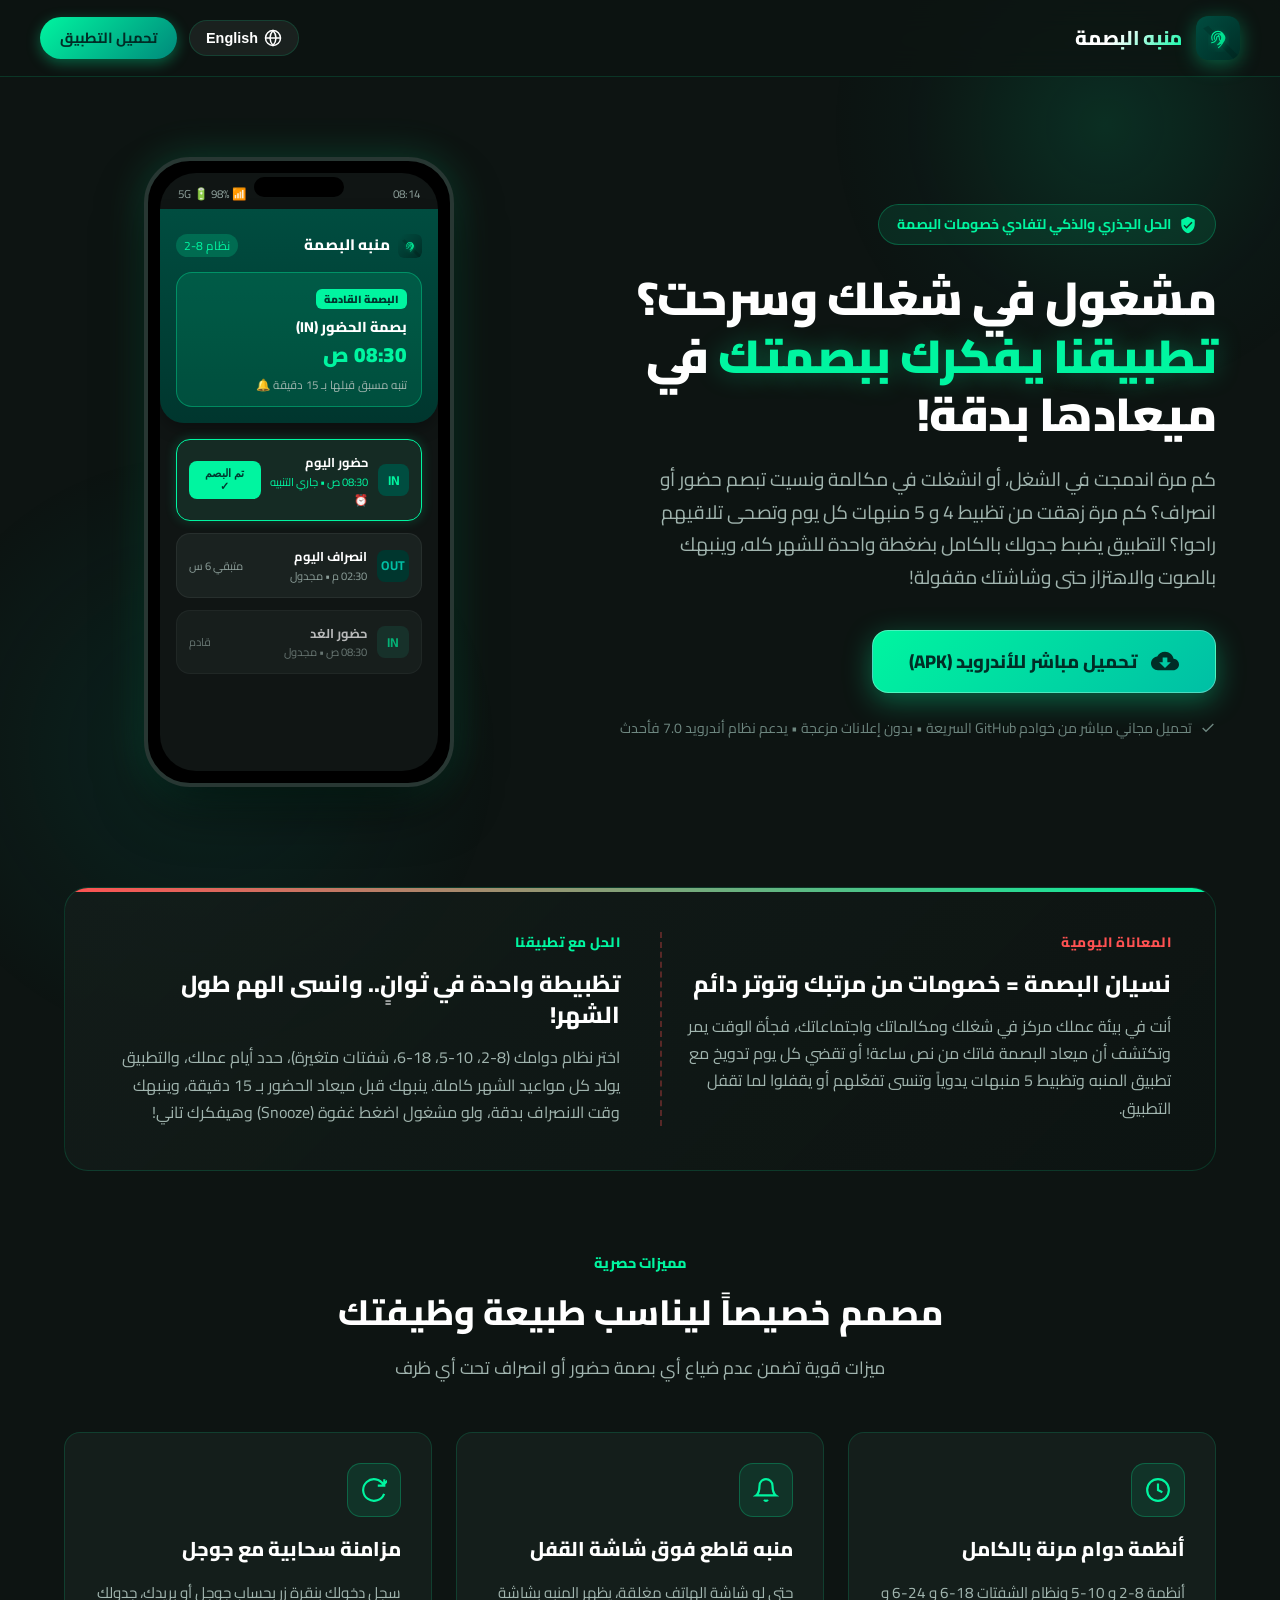
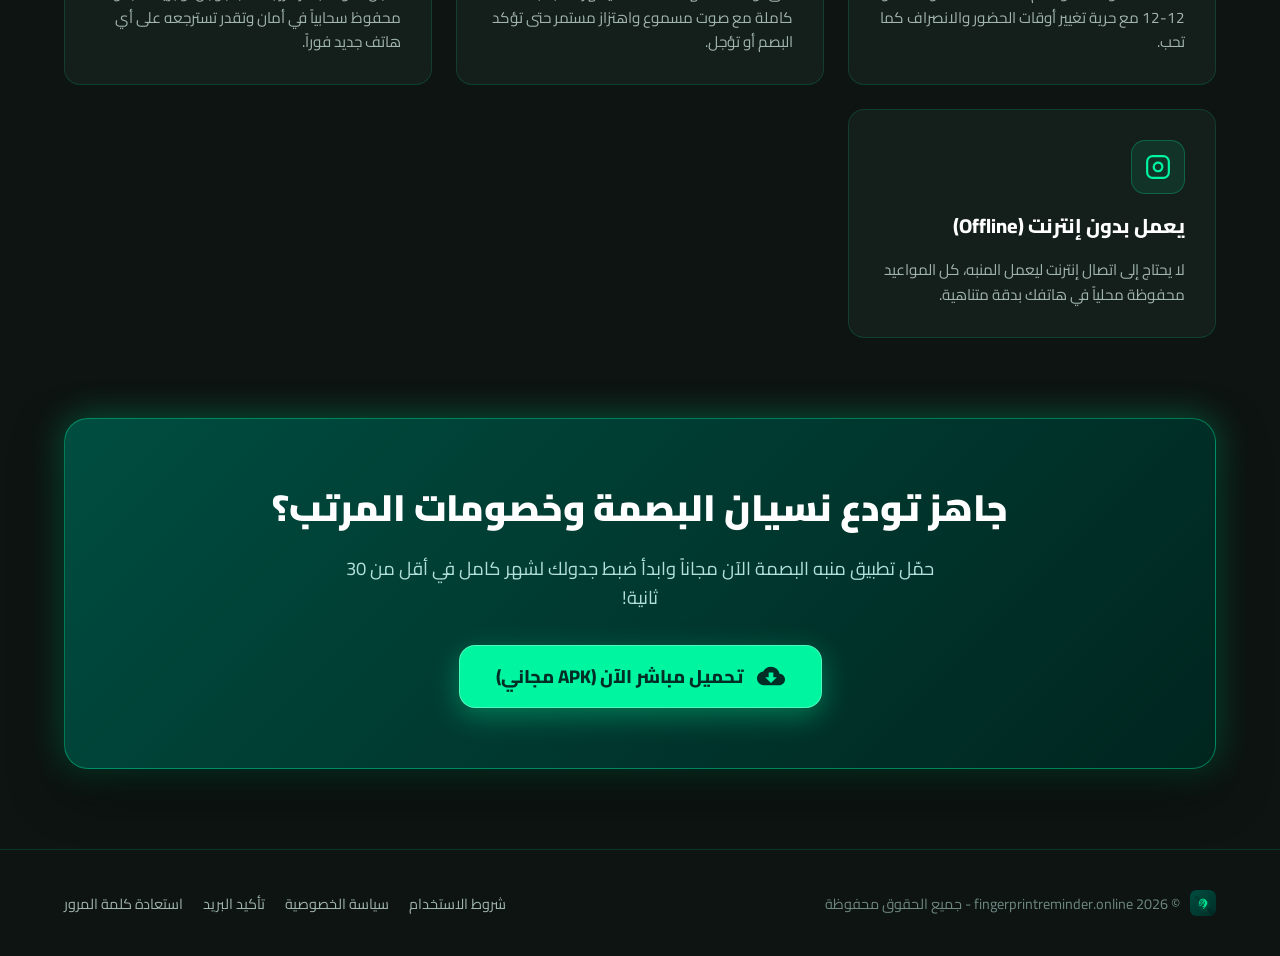
==== index.html @ ceb336f7 "Add files via upload" ====
<!DOCTYPE html>
<html lang="ar" dir="rtl">
<head>
  <meta charset="UTF-8">
  <meta name="viewport" content="width=device-width, initial-scale=1.0">
  <title>منبه البصمة الذكي | Fingerprint Reminder</title>
  <meta name="description" content="تطبيق منبه البصمة الذكي - انسَ عناء ضبط المنبهات اليومية أو نسيان بصمة الحضور والانصراف. جدولة تلقائية ذكية تعمل في الخلفية بدون إنترنت.">
  
  <link rel="icon" type="image/svg+xml" href="logo.svg">
  <link rel="preconnect" href="https://fonts.googleapis.com">
  <link rel="preconnect" href="https://fonts.gstatic.com" crossorigin>
  <link href="https://fonts.googleapis.com/css2?family=Cairo:wght@400;600;700;800;900&family=Inter:wght@400;500;600;700;800&display=swap" rel="stylesheet">
  <link rel="stylesheet" href="styles.css">
</head>
<body>
  <!-- Ambient Atmospheric Glows -->
  <div class="bg-glow-1"></div>
  <div class="bg-glow-2"></div>

  <!-- Navbar -->
  <header class="navbar">
    <div class="nav-container">
      <a href="#" class="brand">
        <img src="logo.svg" alt="شعار منبه البصمة" class="brand-logo">
        <div class="brand-title" data-ar="منبه البصمة" data-en="Fingerprint Reminder">منبه البصمة</div>
      </a>
      <div class="nav-actions">
        <button id="langToggleBtn" class="lang-btn" onclick="toggleLanguage()">
          <svg width="18" height="18" viewBox="0 0 24 24" fill="none" stroke="currentColor" stroke-width="2">
            <circle cx="12" cy="12" r="10"></circle>
            <line x1="2" y1="12" x2="22" y2="12"></line>
            <path d="M12 2a15.3 15.3 0 0 1 4 10 15.3 15.3 0 0 1-4 10 15.3 15.3 0 0 1-4-10 15.3 15.3 0 0 1 4-10z"></path>
          </svg>
          <span id="langLabel">English</span>
        </button>
        <a href="https://github.com/fingerprintreminderorg/fingerprint-app/releases/latest/download/fingerprint-reminder.apk" class="btn-nav-download" data-ar="تحميل التطبيق" data-en="Download App">تحميل التطبيق</a>
      </div>
    </div>
  </header>

  <!-- Hero Section -->
  <main class="container">
    <section class="hero">
      <div class="hero-content">
        <div class="hero-badge">
          <svg width="18" height="18" viewBox="0 0 24 24" fill="currentColor">
            <path d="M12 1L3 5v6c0 5.55 3.84 10.74 9 12 5.16-1.26 9-6.45 9-12V5l-9-4zm-2 16l-4-4 1.41-1.41L10 14.17l6.59-6.59L18 9l-8 8z"/>
          </svg>
          <span data-ar="الحل الجذري والذكي لتفادي خصومات البصمة" data-en="The Ultimate Solution to Never Miss Your Punch">الحل الجذري والذكي لتفادي خصومات البصمة</span>
        </div>

        <h1 class="hero-title" data-ar="مشغول في شغلك وسرحت؟ <span>تطبيقنا يفكرك ببصمتك</span> في ميعادها بدقة!" data-en="Busy at work or talking? <span>Our app alerts your fingerprint</span> exactly on time!">
          مشغول في شغلك وسرحت؟ <span>تطبيقنا يفكرك ببصمتك</span> في ميعادها بدقة!
        </h1>

        <p class="hero-subtitle" data-ar="كم مرة اندمجت في الشغل، أو انشغلت في مكالمة ونسيت تبصم حضور أو انصراف؟ كم مرة زهقت من تظبيط 4 و 5 منبهات كل يوم وتصحى تلاقيهم راحوا؟ التطبيق يضبط جدولك بالكامل بضغطة واحدة للشهر كله، وينبهك بالصوت والاهتزاز حتى وشاشتك مقفولة!" data-en="How many times did you get busy with work, conversations, or calls and completely forgot your IN or OUT punch? Tired of setting 5 alarms daily? This app schedules your entire month with one click and rings through lock screens!">
          كم مرة اندمجت في الشغل، أو انشغلت في مكالمة ونسيت تبصم حضور أو انصراف؟ كم مرة زهقت من تظبيط 4 و 5 منبهات كل يوم وتصحى تلاقيهم راحوا؟ التطبيق يضبط جدولك بالكامل بضغطة واحدة للشهر كله، وينبهك بالصوت والاهتزاز حتى وشاشتك مقفولة!
        </p>

        <div class="cta-group">
          <!-- Direct fast download APK from Organization GitHub Releases CDN -->
          <a href="https://github.com/fingerprintreminderorg/fingerprint-app/releases/latest/download/fingerprint-reminder.apk" class="btn-primary-download" id="apkDownloadBtn">
            <svg viewBox="0 0 24 24" fill="currentColor">
              <path d="M19.35 10.04C18.67 6.59 15.64 4 12 4 9.11 4 6.6 5.64 5.35 8.04 2.34 8.36 0 10.91 0 14c0 3.31 2.69 6 6 6h13c2.76 0 5-2.24 5-5 0-2.64-2.05-4.78-4.65-4.96zM17 13l-5 5-5-5h3V9h4v4h3z"/>
            </svg>
            <span data-ar="تحميل مباشر للأندرويد (APK)" data-en="Direct Download APK (Android)">تحميل مباشر للأندرويد (APK)</span>
          </a>
        </div>

        <div class="download-subtext">
          <svg width="16" height="16" viewBox="0 0 24 24" fill="none" stroke="currentColor" stroke-width="2">
            <polyline points="20 6 9 17 4 12"></polyline>
          </svg>
          <span data-ar="تحميل مجاني مباشر من خوادم GitHub السريعة • بدون إعلانات مزعجة • يدعم نظام أندرويد 7.0 فأحدث" data-en="Direct fast download via GitHub CDN • Zero Ads • Android 7.0+">تحميل مجاني مباشر من خوادم GitHub السريعة • بدون إعلانات مزعجة • يدعم نظام أندرويد 7.0 فأحدث</span>
        </div>
      </div>

      <!-- Live Mockup of the App UI with real branding -->
      <div class="mockup-container">
        <div class="phone-frame">
          <div class="phone-notch"></div>
          <div class="phone-screen">
            <!-- App Status Bar -->
            <div class="mock-status-bar">
              <span>08:14</span>
              <span>📶 5G 🔋 98%</span>
            </div>

            <!-- In-App Header -->
            <div class="mock-app-header">
              <div class="mock-header-top">
                <div style="display:flex;align-items:center;gap:8px;">
                  <img src="logo.svg" style="width:24px;height:24px;border-radius:6px;" alt="icon">
                  <span class="mock-app-title" data-ar="منبه البصمة" data-en="Fingerprint Reminder">منبه البصمة</span>
                </div>
                <span style="font-size:0.75rem;background:rgba(0,245,160,0.2);color:#00F5A0;padding:2px 8px;border-radius:99px;">نظام 8-2</span>
              </div>

              <!-- Next Upcoming Event Highlight Card -->
              <div class="mock-next-card">
                <span class="mock-next-badge" data-ar="البصمة القادمة" data-en="Next Fingerprint">البصمة القادمة</span>
                <div class="mock-next-title" data-ar="بصمة الحضور (IN)" data-en="Check-in Fingerprint (IN)">بصمة الحضور (IN)</div>
                <div class="mock-next-time">08:30 ص</div>
                <div style="font-size:0.72rem;color:#A1B5AF;margin-top:4px;" data-ar="تنبه مسبق قبلها بـ 15 دقيقة 🔔" data-en="Pre-alarm 15 mins before 🔔">تنبه مسبق قبلها بـ 15 دقيقة 🔔</div>
              </div>
            </div>

            <!-- In-App Events List -->
            <div class="mock-body">
              <div class="mock-event-item active-alarm">
                <div class="mock-event-details">
                  <div class="mock-event-icon">IN</div>
                  <div>
                    <div style="font-weight:bold;font-size:0.8rem;color:#fff;" data-ar="حضور اليوم" data-en="Today Check-in">حضور اليوم</div>
                    <div style="font-size:0.7rem;color:#00F5A0;">08:30 ص • جاري التنبيه ⏰</div>
                  </div>
                </div>
                <button class="mock-event-btn" data-ar="تم البصم ✓" data-en="Done ✓">تم البصم ✓</button>
              </div>

              <div class="mock-event-item">
                <div class="mock-event-details">
                  <div class="mock-event-icon" style="background:#00362E;color:#00BFA5;">OUT</div>
                  <div>
                    <div style="font-weight:bold;font-size:0.8rem;color:#fff;" data-ar="انصراف اليوم" data-en="Today Check-out">انصراف اليوم</div>
                    <div style="font-size:0.7rem;color:#8C9E99;">02:30 م • مجدول</div>
                  </div>
                </div>
                <span style="font-size:0.7rem;color:#8C9E99;" data-ar="متبقي 6 س" data-en="In 6h">متبقي 6 س</span>
              </div>

              <div class="mock-event-item" style="opacity:0.7;">
                <div class="mock-event-details">
                  <div class="mock-event-icon" style="background:#1B3D34;color:#00F5A0;">IN</div>
                  <div>
                    <div style="font-weight:bold;font-size:0.8rem;color:#fff;" data-ar="حضور الغد" data-en="Tomorrow Check-in">حضور الغد</div>
                    <div style="font-size:0.7rem;color:#8C9E99;">08:30 ص • مجدول</div>
                  </div>
                </div>
                <span style="font-size:0.7rem;color:#8C9E99;" data-ar="قادم" data-en="Upcoming">قادم</span>
              </div>
            </div>
          </div>
        </div>
      </div>
    </section>

    <!-- Problem vs Solution Comparison Banner -->
    <section class="pain-banner">
      <div class="pain-card problem">
        <span class="pain-tag red" data-ar="المعاناة اليومية" data-en="The Daily Frustration">المعاناة اليومية</span>
        <h3 class="pain-heading" data-ar="نسيان البصمة = خصومات من مرتبك وتوتر دائم" data-en="Forgotten Punches = Deductions & Anxiety">نسيان البصمة = خصومات من مرتبك وتوتر دائم</h3>
        <p class="pain-desc" data-ar="أنت في بيئة عملك مركز في شغلك ومكالماتك واجتماعاتك، فجأة الوقت يمر وتكتشف أن ميعاد البصمة فاتك من نص ساعة! أو تقضي كل يوم تدويخ مع تطبيق المنبه وتظبيط 5 منبهات يدوياً وتنسى تفعّلهم أو يقفلوا لما تقفل التطبيق." data-en="You are deeply focused on your work, meetings, or calls. Time flies by and you suddenly realize your punch window passed half an hour ago! Or you waste time configuring 5 alarms manually every single morning.">
          أنت في بيئة عملك مركز في شغلك ومكالماتك واجتماعاتك، فجأة الوقت يمر وتكتشف أن ميعاد البصمة فاتك من نص ساعة! أو تقضي كل يوم تدويخ مع تطبيق المنبه وتظبيط 5 منبهات يدوياً وتنسى تفعّلهم أو يقفلوا لما تقفل التطبيق.
        </p>
      </div>

      <div class="pain-card">
        <span class="pain-tag green" data-ar="الحل مع تطبيقنا" data-en="The Smart Solution">الحل مع تطبيقنا</span>
        <h3 class="pain-heading" data-ar="تظبيطة واحدة في ثوانٍ.. وانسى الهم طول الشهر!" data-en="One Setup in Seconds.. Peace of Mind All Month!">تظبيطة واحدة في ثوانٍ.. وانسى الهم طول الشهر!</h3>
        <p class="pain-desc" data-ar="اختر نظام دوامك (8-2، 10-5، 18-6، شفتات متغيرة)، حدد أيام عملك، والتطبيق يولد كل مواعيد الشهر كاملة. ينبهك قبل ميعاد الحضور بـ 15 دقيقة، وينبهك وقت الانصراف بدقة، ولو مشغول اضغط غفوة (Snooze) وهيفكرك تاني!" data-en="Pick your schedule system (8-2, 10-5, 18-6, or rotating shifts), choose your workdays, and the app calculates the entire schedule. Gives a 15-minute heads-up for IN, alerts at OUT time, with flexible Snooze!">
          اختر نظام دوامك (8-2، 10-5، 18-6، شفتات متغيرة)، حدد أيام عملك، والتطبيق يولد كل مواعيد الشهر كاملة. ينبهك قبل ميعاد الحضور بـ 15 دقيقة، وينبهك وقت الانصراف بدقة، ولو مشغول اضغط غفوة (Snooze) وهيفكرك تاني!
        </p>
      </div>
    </section>

    <!-- Features Section -->
    <section>
      <div class="section-header">
        <span class="section-badge" data-ar="مميزات حصرية" data-en="Exclusive Features">مميزات حصرية</span>
        <h2 class="section-title" data-ar="مصمم خصيصاً ليناسب طبيعة وظيفتك" data-en="Engineered Specially For Your Work Routine">مصمم خصيصاً ليناسب طبيعة وظيفتك</h2>
        <p class="section-desc" data-ar="ميزات قوية تضمن عدم ضياع أي بصمة حضور أو انصراف تحت أي ظرف" data-en="Built to guarantee you never miss a punch under any circumstance">ميزات قوية تضمن عدم ضياع أي بصمة حضور أو انصراف تحت أي ظرف</p>
      </div>

      <div class="features-grid">
        <div class="feature-card">
          <div class="feature-icon-box">
            <svg width="26" height="26" viewBox="0 0 24 24" fill="none" stroke="currentColor" stroke-width="2">
              <circle cx="12" cy="12" r="10"></circle>
              <polyline points="12 6 12 12 16 14"></polyline>
            </svg>
          </div>
          <h3 class="feature-title" data-ar="أنظمة دوام مرنة بالكامل" data-en="Completely Flexible Shift Systems">أنظمة دوام مرنة بالكامل</h3>
          <p class="feature-desc" data-ar="أنظمة 8-2 و 10-5 ونظام الشفتات 18-6 و 24-6 و 12-12 مع حرية تغيير أوقات الحضور والانصراف كما تحب." data-en="Presets for 8-2, 10-5, 18-6, 24-6, and 12-12 shifts with complete freedom to customize first and last entry times.">أنظمة 8-2 و 10-5 ونظام الشفتات 18-6 و 24-6 و 12-12 مع حرية تغيير أوقات الحضور والانصراف كما تحب.</p>
        </div>

        <div class="feature-card">
          <div class="feature-icon-box">
            <svg width="26" height="26" viewBox="0 0 24 24" fill="none" stroke="currentColor" stroke-width="2">
              <path d="M18 8A6 6 0 0 0 6 8c0 7-3 9-3 9h18s-3-2-3-9"></path>
              <path d="M13.73 21a2 2 0 0 1-3.46 0"></path>
            </svg>
          </div>
          <h3 class="feature-title" data-ar="منبه قاطع فوق شاشة القفل" data-en="Full-Screen Lock Alarm">منبه قاطع فوق شاشة القفل</h3>
          <p class="feature-desc" data-ar="حتى لو شاشة الهاتف مغلقة، يظهر المنبه بشاشة كاملة مع صوت مسموع واهتزاز مستمر حتى تؤكد البصم أو تؤجل." data-en="Even if your screen is locked, the alarm awakens the screen with clear audio and vibration until you punch or snooze.">حتى لو شاشة الهاتف مغلقة، يظهر المنبه بشاشة كاملة مع صوت مسموع واهتزاز مستمر حتى تؤكد البصم أو تؤجل.</p>
        </div>

        <div class="feature-card">
          <div class="feature-icon-box">
            <svg width="26" height="26" viewBox="0 0 24 24" fill="none" stroke="currentColor" stroke-width="2">
              <path d="M21.5 2v6h-6M21.34 15.57a10 10 0 1 1-.57-8.38l5.67-5.67"/>
            </svg>
          </div>
          <h3 class="feature-title" data-ar="مزامنة سحابية مع جوجل" data-en="Cloud Sync with Google">مزامنة سحابية مع جوجل</h3>
          <p class="feature-desc" data-ar="سجل دخولك بنقرة زر بحساب جوجل أو بريدك، جدولك محفوظ سحابياً في أمان وتقدر تسترجعه على أي هاتف جديد فوراً." data-en="One-tap login with Google or email. Your schedule is synced to the cloud and restored automatically on any new phone.">سجل دخولك بنقرة زر بحساب جوجل أو بريدك، جدولك محفوظ سحابياً في أمان وتقدر تسترجعه على أي هاتف جديد فوراً.</p>
        </div>

        <div class="feature-card">
          <div class="feature-icon-box">
            <svg width="26" height="26" viewBox="0 0 24 24" fill="none" stroke="currentColor" stroke-width="2">
              <rect x="2" y="2" width="20" height="20" rx="5" ry="5"></rect>
              <path d="M16 11.37A4 4 0 1 1 12.63 8 4 4 0 0 1 16 11.37z"></path>
              <line x1="17.5" y1="6.5" x2="17.51" y2="6.5"></line>
            </svg>
          </div>
          <h3 class="feature-title" data-ar="يعمل بدون إنترنت (Offline)" data-en="100% Offline Compatible">يعمل بدون إنترنت (Offline)</h3>
          <p class="feature-desc" data-ar="لا يحتاج إلى اتصال إنترنت ليعمل المنبه، كل المواعيد محفوظة محلياً في هاتفك بدقة متناهية." data-en="No internet connection required for alarms. All scheduled alarms run locally through exact system timers.">لا يحتاج إلى اتصال إنترنت ليعمل المنبه، كل المواعيد محفوظة محلياً في هاتفك بدقة متناهية.</p>
        </div>
      </div>
    </section>

    <!-- Bottom CTA Card -->
    <section class="bottom-cta">
      <h2 data-ar="جاهز تودع نسيان البصمة وخصومات المرتب؟" data-en="Ready to Say Goodbye to Forgotten Punches?">جاهز تودع نسيان البصمة وخصومات المرتب؟</h2>
      <p data-ar="حمّل تطبيق منبه البصمة الآن مجاناً وابدأ ضبط جدولك لشهر كامل في أقل من 30 ثانية!" data-en="Download Fingerprint Reminder now for free and schedule your entire month in under 30 seconds!">حمّل تطبيق منبه البصمة الآن مجاناً وابدأ ضبط جدولك لشهر كامل في أقل من 30 ثانية!</p>
      <a href="https://github.com/fingerprintreminderorg/fingerprint-app/releases/latest/download/fingerprint-reminder.apk" class="btn-primary-download" style="background:#00F5A0;color:#002D26;">
        <svg viewBox="0 0 24 24" fill="currentColor">
          <path d="M19.35 10.04C18.67 6.59 15.64 4 12 4 9.11 4 6.6 5.64 5.35 8.04 2.34 8.36 0 10.91 0 14c0 3.31 2.69 6 6 6h13c2.76 0 5-2.24 5-5 0-2.64-2.05-4.78-4.65-4.96zM17 13l-5 5-5-5h3V9h4v4h3z"/>
        </svg>
        <span data-ar="تحميل مباشر الآن (APK مجاني)" data-en="Direct Download Now (Free APK)">تحميل مباشر الآن (APK مجاني)</span>
      </a>
    </section>
  </main>

  <!-- Footer -->
  <footer class="footer">
    <div class="container footer-container">
      <div style="display:flex;align-items:center;gap:10px;">
        <img src="logo.svg" style="width:26px;height:26px;border-radius:6px;" alt="logo">
        <span>© 2026 fingerprintreminder.online - جميع الحقوق محفوظة</span>
      </div>
      <div class="footer-links">
        <a href="terms.html" data-ar="شروط الاستخدام" data-en="Terms of Service">شروط الاستخدام</a>
        <a href="privacy.html" data-ar="سياسة الخصوصية" data-en="Privacy Policy">سياسة الخصوصية</a>
        <a href="welcome.html" data-ar="تأكيد البريد" data-en="Confirm Email">تأكيد البريد</a>
        <a href="reset-password.html" data-ar="استعادة كلمة المرور" data-en="Reset Password">استعادة كلمة المرور</a>
      </div>
    </div>
  </footer>

  <script>
    let currentLang = 'ar';

    function toggleLanguage() {
      currentLang = currentLang === 'ar' ? 'en' : 'ar';
      applyLanguage(currentLang);
    }

    function applyLanguage(lang) {
      const isArabic = lang === 'ar';
      document.documentElement.lang = isArabic ? 'ar' : 'en';
      document.documentElement.dir = isArabic ? 'rtl' : 'ltr';
      document.body.classList.toggle('ltr', !isArabic);

      document.getElementById('langLabel').textContent = isArabic ? 'English' : 'عربي';

      // Update all data-ar / data-en attributes
      document.querySelectorAll('[data-ar]').forEach(el => {
        const text = isArabic ? el.getAttribute('data-ar') : el.getAttribute('data-en');
        if (text) {
          if (text.includes('<span')) {
            el.innerHTML = text;
          } else {
            el.textContent = text;
          }
        }
      });
    }
  </script>
</body>
</html>
---- styles.css ----
:root {
  --primary-teal: #004D40;
  --primary-dark: #002D26;
  --primary-light: #00695C;
  --neon-accent: #00F5A0;
  --neon-glow: rgba(0, 245, 160, 0.35);
  --emerald-secondary: #00897B;
  --bg-page: #0D1412;
  --bg-card: #141E1B;
  --bg-card-hover: #192723;
  --border-subtle: rgba(0, 245, 160, 0.15);
  --border-strong: rgba(0, 245, 160, 0.4);
  --text-main: #FFFFFF;
  --text-muted: #A1B5AF;
  --text-dim: #6E8780;
  --danger: #FF5252;
  --warning: #FFB300;
  --radius-lg: 24px;
  --radius-md: 16px;
  --radius-sm: 10px;
  --transition: all 0.28s cubic-bezier(0.4, 0, 0.2, 1);
}

* {
  box-sizing: border-box;
  margin: 0;
  padding: 0;
}

body {
  font-family: 'Cairo', system-ui, -apple-system, BlinkMacSystemFont, "Segoe UI", Roboto, sans-serif;
  background-color: var(--bg-page);
  color: var(--text-main);
  min-height: 100vh;
  line-height: 1.6;
  overflow-x: hidden;
  direction: rtl; /* Default Arabic */
}

/* English LTR override */
body.ltr {
  direction: ltr;
  font-family: 'Inter', system-ui, -apple-system, sans-serif;
}

/* Background Atmospheric Glows */
.bg-glow-1 {
  position: fixed;
  top: -150px;
  right: -100px;
  width: 550px;
  height: 550px;
  background: radial-gradient(circle, rgba(0, 245, 160, 0.12) 0%, rgba(0, 77, 64, 0.05) 50%, transparent 70%);
  pointer-events: none;
  z-index: 0;
}
.bg-glow-2 {
  position: fixed;
  bottom: -150px;
  left: -100px;
  width: 600px;
  height: 600px;
  background: radial-gradient(circle, rgba(0, 105, 92, 0.18) 0%, transparent 70%);
  pointer-events: none;
  z-index: 0;
}

/* Top Navigation Bar */
.navbar {
  position: sticky;
  top: 0;
  z-index: 100;
  backdrop-filter: blur(16px);
  -webkit-backdrop-filter: blur(16px);
  background: rgba(13, 20, 18, 0.82);
  border-bottom: 1px solid var(--border-subtle);
  padding: 16px 24px;
}
.nav-container {
  max-width: 1200px;
  margin: 0 auto;
  display: flex;
  align-items: center;
  justify-content: space-between;
}
.brand {
  display: flex;
  align-items: center;
  gap: 14px;
  text-decoration: none;
  color: #fff;
}
.brand-logo {
  width: 44px;
  height: 44px;
  border-radius: 12px;
  filter: drop-shadow(0 4px 10px var(--neon-glow));
}
.brand-title {
  font-size: 1.25rem;
  font-weight: 800;
  letter-spacing: -0.3px;
  background: linear-gradient(135deg, #ffffff 40%, var(--neon-accent) 100%);
  -webkit-background-clip: text;
  -webkit-text-fill-color: transparent;
}
.nav-actions {
  display: flex;
  align-items: center;
  gap: 12px;
}
.lang-btn {
  background: rgba(255, 255, 255, 0.06);
  border: 1px solid var(--border-subtle);
  color: var(--text-main);
  padding: 8px 16px;
  border-radius: 999px;
  font-size: 0.9rem;
  font-weight: 600;
  cursor: pointer;
  transition: var(--transition);
  display: flex;
  align-items: center;
  gap: 6px;
}
.lang-btn:hover {
  background: rgba(0, 245, 160, 0.15);
  border-color: var(--neon-accent);
}
.btn-nav-download {
  background: linear-gradient(135deg, var(--neon-accent), var(--emerald-secondary));
  color: var(--primary-dark);
  padding: 9px 20px;
  border-radius: 999px;
  font-weight: 700;
  font-size: 0.92rem;
  text-decoration: none;
  transition: var(--transition);
  box-shadow: 0 4px 14px var(--neon-glow);
}
.btn-nav-download:hover {
  transform: translateY(-2px);
  box-shadow: 0 6px 20px rgba(0, 245, 160, 0.5);
}

/* Layout Container */
.container {
  max-width: 1200px;
  margin: 0 auto;
  padding: 0 24px;
  position: relative;
  z-index: 1;
}

/* Hero Section */
.hero {
  padding: 80px 0 60px;
  display: grid;
  grid-template-columns: 1.15fr 0.85fr;
  gap: 48px;
  align-items: center;
}
@media (max-width: 960px) {
  .hero {
    grid-template-columns: 1fr;
    text-align: center;
    padding: 50px 0 40px;
  }
}

.hero-badge {
  display: inline-flex;
  align-items: center;
  gap: 8px;
  background: rgba(0, 245, 160, 0.1);
  border: 1px solid rgba(0, 245, 160, 0.25);
  padding: 8px 18px;
  border-radius: 999px;
  font-size: 0.88rem;
  color: var(--neon-accent);
  font-weight: 700;
  margin-bottom: 24px;
}
.hero-title {
  font-size: 2.9rem;
  line-height: 1.25;
  font-weight: 900;
  margin-bottom: 20px;
  letter-spacing: -0.5px;
}
.hero-title span {
  color: var(--neon-accent);
  text-shadow: 0 0 24px var(--neon-glow);
}
@media (max-width: 600px) {
  .hero-title {
    font-size: 2.1rem;
  }
}

.hero-subtitle {
  font-size: 1.2rem;
  color: var(--text-muted);
  margin-bottom: 36px;
  max-width: 580px;
  line-height: 1.7;
}
@media (max-width: 960px) {
  .hero-subtitle {
    margin-left: auto;
    margin-right: auto;
  }
}

/* Download CTA Section */
.cta-group {
  display: flex;
  flex-wrap: wrap;
  gap: 16px;
  align-items: center;
  margin-bottom: 24px;
}
@media (max-width: 960px) {
  .cta-group {
    justify-content: center;
  }
}
.btn-primary-download {
  display: inline-flex;
  align-items: center;
  gap: 14px;
  background: linear-gradient(135deg, #00F5A0 0%, #00BFA5 100%);
  color: #002D26;
  font-size: 1.15rem;
  font-weight: 800;
  padding: 16px 36px;
  border-radius: var(--radius-md);
  text-decoration: none;
  box-shadow: 0 8px 28px rgba(0, 245, 160, 0.35);
  transition: var(--transition);
  border: 1px solid rgba(255, 255, 255, 0.3);
}
.btn-primary-download:hover {
  transform: translateY(-3px) scale(1.02);
  box-shadow: 0 12px 36px rgba(0, 245, 160, 0.55);
}
.btn-primary-download svg {
  width: 28px;
  height: 28px;
}
.download-subtext {
  font-size: 0.88rem;
  color: var(--text-dim);
  display: flex;
  align-items: center;
  gap: 8px;
}
@media (max-width: 960px) {
  .download-subtext {
    justify-content: center;
  }
}

/* App Mockup Visual Frame */
.mockup-container {
  display: flex;
  justify-content: center;
  position: relative;
}
.phone-frame {
  width: 310px;
  height: 630px;
  background: #000;
  border-radius: 46px;
  border: 4px solid #283733;
  box-shadow: 0 25px 60px -15px rgba(0, 0, 0, 0.8),
              0 0 40px rgba(0, 245, 160, 0.2);
  padding: 12px;
  position: relative;
  overflow: hidden;
  transition: var(--transition);
}
.phone-frame:hover {
  transform: translateY(-6px);
  box-shadow: 0 32px 70px -15px rgba(0, 0, 0, 0.9),
              0 0 55px rgba(0, 245, 160, 0.35);
}
.phone-notch {
  width: 90px;
  height: 20px;
  background: #000;
  border-radius: 12px;
  position: absolute;
  top: 16px;
  left: 50%;
  transform: translateX(-50%);
  z-index: 20;
}
.phone-screen {
  width: 100%;
  height: 100%;
  border-radius: 36px;
  background: #101514;
  overflow-y: auto;
  position: relative;
  display: flex;
  flex-direction: column;
}

/* In-App UI Simulation inside mockup */
.mock-status-bar {
  padding: 12px 18px 6px;
  display: flex;
  justify-content: space-between;
  font-size: 0.72rem;
  color: #8C9E99;
  z-index: 10;
}
.mock-app-header {
  background: linear-gradient(180deg, #004D40 0%, #00362E 100%);
  padding: 24px 16px 16px;
  border-radius: 0 0 24px 24px;
  box-shadow: 0 6px 16px rgba(0, 0, 0, 0.3);
}
.mock-header-top {
  display: flex;
  justify-content: space-between;
  align-items: center;
  margin-bottom: 14px;
}
.mock-app-title {
  font-size: 0.95rem;
  font-weight: 800;
  color: #fff;
}
.mock-next-card {
  background: rgba(0, 245, 160, 0.12);
  border: 1px solid rgba(0, 245, 160, 0.35);
  border-radius: 16px;
  padding: 12px 14px;
}
.mock-next-badge {
  display: inline-block;
  background: #00F5A0;
  color: #00362E;
  font-size: 0.65rem;
  font-weight: 900;
  padding: 2px 8px;
  border-radius: 6px;
  margin-bottom: 6px;
}
.mock-next-title {
  font-size: 0.9rem;
  font-weight: 800;
  color: #fff;
}
.mock-next-time {
  font-size: 1.3rem;
  font-weight: 900;
  color: #00F5A0;
}
.mock-body {
  padding: 16px;
  display: flex;
  flex-direction: column;
  gap: 12px;
}
.mock-event-item {
  background: #1A2220;
  border: 1px solid rgba(255, 255, 255, 0.06);
  border-radius: 14px;
  padding: 12px;
  display: flex;
  align-items: center;
  justify-content: space-between;
}
.mock-event-item.active-alarm {
  border-color: #00F5A0;
  background: #152B24;
  box-shadow: 0 0 12px rgba(0, 245, 160, 0.2);
}
.mock-event-details {
  display: flex;
  align-items: center;
  gap: 10px;
}
.mock-event-icon {
  width: 32px;
  height: 32px;
  border-radius: 8px;
  background: #004D40;
  display: flex;
  align-items: center;
  justify-content: center;
  color: #00F5A0;
  font-weight: bold;
  font-size: 0.8rem;
}
.mock-event-btn {
  background: #00F5A0;
  color: #00362E;
  border: none;
  font-size: 0.7rem;
  font-weight: 800;
  padding: 6px 12px;
  border-radius: 8px;
}

/* Pain vs Solution Highlight */
.pain-banner {
  margin: 40px 0 80px;
  background: linear-gradient(135deg, rgba(20, 30, 27, 0.8) 0%, rgba(13, 20, 18, 0.95) 100%);
  border: 1px solid var(--border-subtle);
  border-radius: var(--radius-lg);
  padding: 44px;
  display: grid;
  grid-template-columns: 1fr 1fr;
  gap: 40px;
  position: relative;
  overflow: hidden;
}
@media (max-width: 800px) {
  .pain-banner {
    grid-template-columns: 1fr;
    padding: 28px;
    gap: 28px;
  }
}
.pain-banner::before {
  content: '';
  position: absolute;
  top: 0;
  right: 0;
  width: 100%;
  height: 4px;
  background: linear-gradient(90deg, var(--danger), var(--neon-accent));
}
.pain-card {
  display: flex;
  flex-direction: column;
  gap: 14px;
}
.pain-card.problem {
  border-left: 2px dashed rgba(255, 82, 82, 0.3);
  padding-left: 20px;
}
body.ltr .pain-card.problem {
  border-left: none;
  border-right: 2px dashed rgba(255, 82, 82, 0.3);
  padding-left: 0;
  padding-right: 20px;
}
.pain-tag {
  font-size: 0.85rem;
  font-weight: 800;
  text-transform: uppercase;
  letter-spacing: 0.5px;
}
.pain-tag.red {
  color: var(--danger);
}
.pain-tag.green {
  color: var(--neon-accent);
}
.pain-heading {
  font-size: 1.45rem;
  font-weight: 800;
  line-height: 1.35;
}
.pain-desc {
  font-size: 1rem;
  color: var(--text-muted);
  line-height: 1.7;
}

/* Features Grid */
.section-header {
  text-align: center;
  margin-bottom: 50px;
}
.section-badge {
  color: var(--neon-accent);
  font-size: 0.9rem;
  font-weight: 800;
  text-transform: uppercase;
  margin-bottom: 10px;
  display: block;
}
.section-title {
  font-size: 2.2rem;
  font-weight: 800;
  margin-bottom: 14px;
}
.section-desc {
  color: var(--text-muted);
  font-size: 1.1rem;
  max-width: 600px;
  margin: 0 auto;
}
.features-grid {
  display: grid;
  grid-template-columns: repeat(auto-fit, minmax(280px, 1fr));
  gap: 24px;
  margin-bottom: 80px;
}
.feature-card {
  background: var(--bg-card);
  border: 1px solid var(--border-subtle);
  border-radius: var(--radius-md);
  padding: 30px;
  transition: var(--transition);
  display: flex;
  flex-direction: column;
  gap: 16px;
}
.feature-card:hover {
  transform: translateY(-5px);
  background: var(--bg-card-hover);
  border-color: var(--border-strong);
  box-shadow: 0 16px 32px -10px rgba(0, 245, 160, 0.15);
}
.feature-icon-box {
  width: 54px;
  height: 54px;
  border-radius: 14px;
  background: rgba(0, 245, 160, 0.1);
  border: 1px solid rgba(0, 245, 160, 0.25);
  display: flex;
  align-items: center;
  justify-content: center;
  color: var(--neon-accent);
}
.feature-title {
  font-size: 1.25rem;
  font-weight: 800;
}
.feature-desc {
  font-size: 0.95rem;
  color: var(--text-muted);
  line-height: 1.6;
}

/* Secondary CTA Banner */
.bottom-cta {
  background: linear-gradient(135deg, #004D40 0%, #00251F 100%);
  border: 1px solid var(--border-strong);
  border-radius: var(--radius-lg);
  padding: 60px 40px;
  text-align: center;
  box-shadow: 0 20px 50px rgba(0, 0, 0, 0.5), 0 0 35px var(--neon-glow);
  margin-bottom: 80px;
}
.bottom-cta h2 {
  font-size: 2.3rem;
  font-weight: 900;
  margin-bottom: 16px;
}
.bottom-cta p {
  font-size: 1.15rem;
  color: #B2DFDB;
  max-width: 620px;
  margin: 0 auto 32px;
}

/* Footer */
.footer {
  border-top: 1px solid var(--border-subtle);
  padding: 40px 0;
  color: var(--text-dim);
  font-size: 0.9rem;
}
.footer-container {
  display: flex;
  justify-content: space-between;
  align-items: center;
  flex-wrap: wrap;
  gap: 20px;
}
.footer-links {
  display: flex;
  gap: 20px;
}
.footer-links a {
  color: var(--text-muted);
  text-decoration: none;
  transition: var(--transition);
}
.footer-links a:hover {
  color: var(--neon-accent);
}

/* Auth Pages Specific Card (Welcome & Reset Password) */
.auth-page-wrapper {
  min-height: calc(100vh - 120px);
  display: flex;
  align-items: center;
  justify-content: center;
  padding: 40px 20px;
}
.auth-card {
  width: 100%;
  max-width: 480px;
  background: var(--bg-card);
  border: 1px solid var(--border-subtle);
  border-radius: var(--radius-lg);
  padding: 40px;
  box-shadow: 0 24px 60px rgba(0, 0, 0, 0.6), 0 0 40px rgba(0, 245, 160, 0.1);
  text-align: center;
  position: relative;
  overflow: hidden;
}
.auth-card::before {
  content: '';
  position: absolute;
  top: 0;
  left: 0;
  right: 0;
  height: 4px;
  background: linear-gradient(90deg, var(--emerald-secondary), var(--neon-accent));
}
.auth-icon-circle {
  width: 72px;
  height: 72px;
  border-radius: 50%;
  background: rgba(0, 245, 160, 0.12);
  border: 1px solid rgba(0, 245, 160, 0.35);
  display: flex;
  align-items: center;
  justify-content: center;
  margin: 0 auto 24px;
  color: var(--neon-accent);
  box-shadow: 0 0 24px var(--neon-glow);
}
.auth-card h1 {
  font-size: 1.8rem;
  font-weight: 800;
  margin-bottom: 12px;
}
.auth-card p {
  color: var(--text-muted);
  font-size: 1rem;
  margin-bottom: 28px;
  line-height: 1.6;
}
.form-group {
  text-align: right;
  margin-bottom: 20px;
}
body.ltr .form-group {
  text-align: left;
}
.form-label {
  display: block;
  font-size: 0.9rem;
  font-weight: 700;
  margin-bottom: 8px;
  color: var(--text-main);
}
.form-input {
  width: 100%;
  padding: 14px 16px;
  background: #0C1210;
  border: 1px solid rgba(255, 255, 255, 0.12);
  border-radius: var(--radius-sm);
  color: #fff;
  font-size: 1rem;
  transition: var(--transition);
  outline: none;
}
.form-input:focus {
  border-color: var(--neon-accent);
  box-shadow: 0 0 12px rgba(0, 245, 160, 0.3);
}
.password-input-wrapper {
  position: relative;
  display: flex;
  align-items: center;
  width: 100%;
}
.password-input-wrapper .form-input {
  padding-left: 48px;
  padding-right: 16px;
}
body.ltr .password-input-wrapper .form-input,
html[dir="ltr"] .password-input-wrapper .form-input {
  padding-left: 16px;
  padding-right: 48px;
}
.btn-toggle-pass {
  position: absolute;
  left: 12px;
  top: 50%;
  transform: translateY(-50%);
  background: transparent;
  border: none;
  cursor: pointer;
  color: #8C9E97;
  padding: 6px;
  border-radius: 6px;
  display: flex;
  align-items: center;
  justify-content: center;
  transition: color 0.2s ease, background-color 0.2s ease;
  z-index: 2;
}
.btn-toggle-pass:hover,
.btn-toggle-pass:focus {
  color: var(--neon-accent);
  background: rgba(0, 245, 160, 0.08);
}
body.ltr .btn-toggle-pass,
html[dir="ltr"] .btn-toggle-pass {
  left: auto;
  right: 12px;
}
.btn-submit {
  width: 100%;
  padding: 15px;
  border-radius: var(--radius-sm);
  background: linear-gradient(135deg, var(--neon-accent), var(--emerald-secondary));
  color: var(--primary-dark);
  font-weight: 800;
  font-size: 1.05rem;
  border: none;
  cursor: pointer;
  transition: var(--transition);
  box-shadow: 0 6px 20px var(--neon-glow);
}
.btn-submit:hover:not(:disabled) {
  transform: translateY(-2px);
  box-shadow: 0 10px 28px rgba(0, 245, 160, 0.5);
}
.btn-submit:disabled {
  opacity: 0.6;
  cursor: not-allowed;
}
.status-msg {
  padding: 12px;
  border-radius: var(--radius-sm);
  font-size: 0.92rem;
  font-weight: 600;
  margin-top: 18px;
  display: none;
}
.status-msg.success {
  display: block;
  background: rgba(0, 245, 160, 0.15);
  color: var(--neon-accent);
  border: 1px solid rgba(0, 245, 160, 0.3);
}
.status-msg.error {
  display: block;
  background: rgba(255, 82, 82, 0.15);
  color: var(--danger);
  border: 1px solid rgba(255, 82, 82, 0.3);
}
.countdown-box {
  background: rgba(0, 245, 160, 0.08);
  border: 1px solid var(--border-subtle);
  border-radius: var(--radius-sm);
  padding: 16px;
  margin-top: 20px;
  font-size: 0.95rem;
  color: var(--neon-accent);
  font-weight: 700;
}
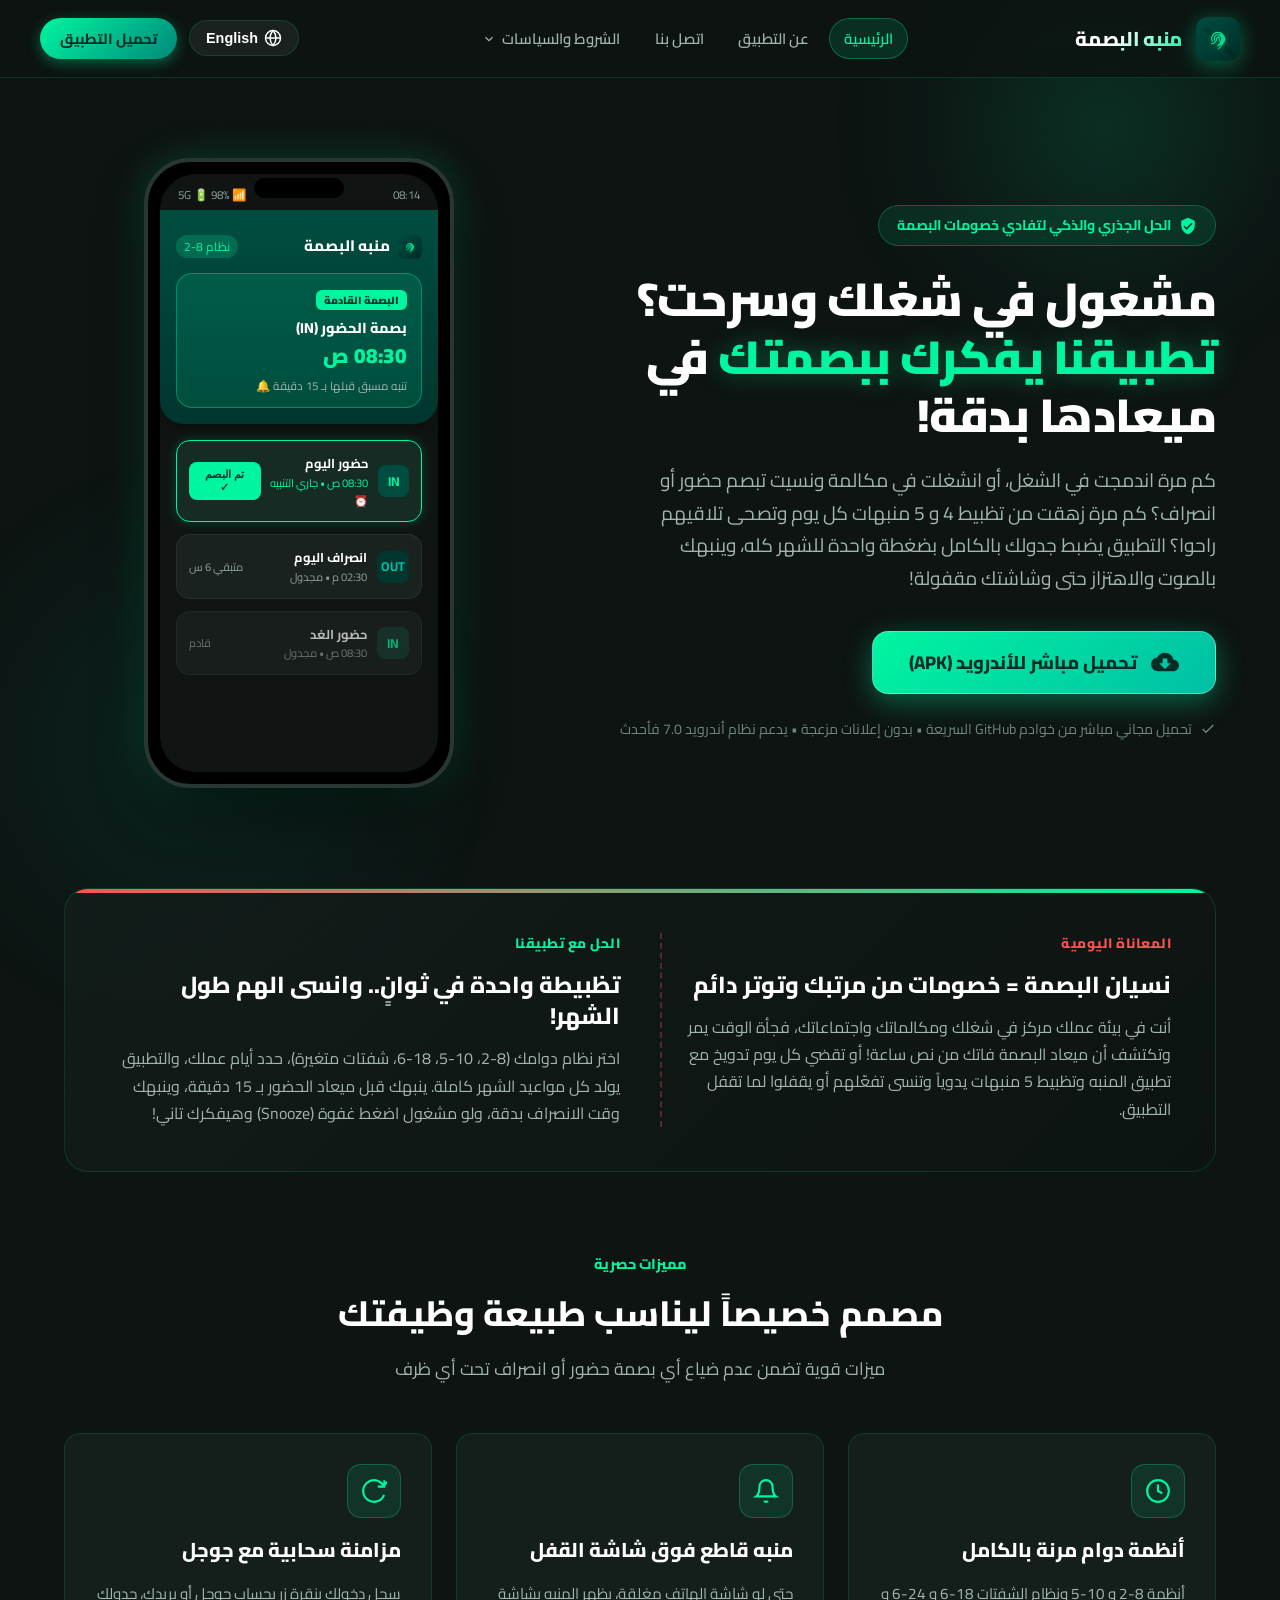
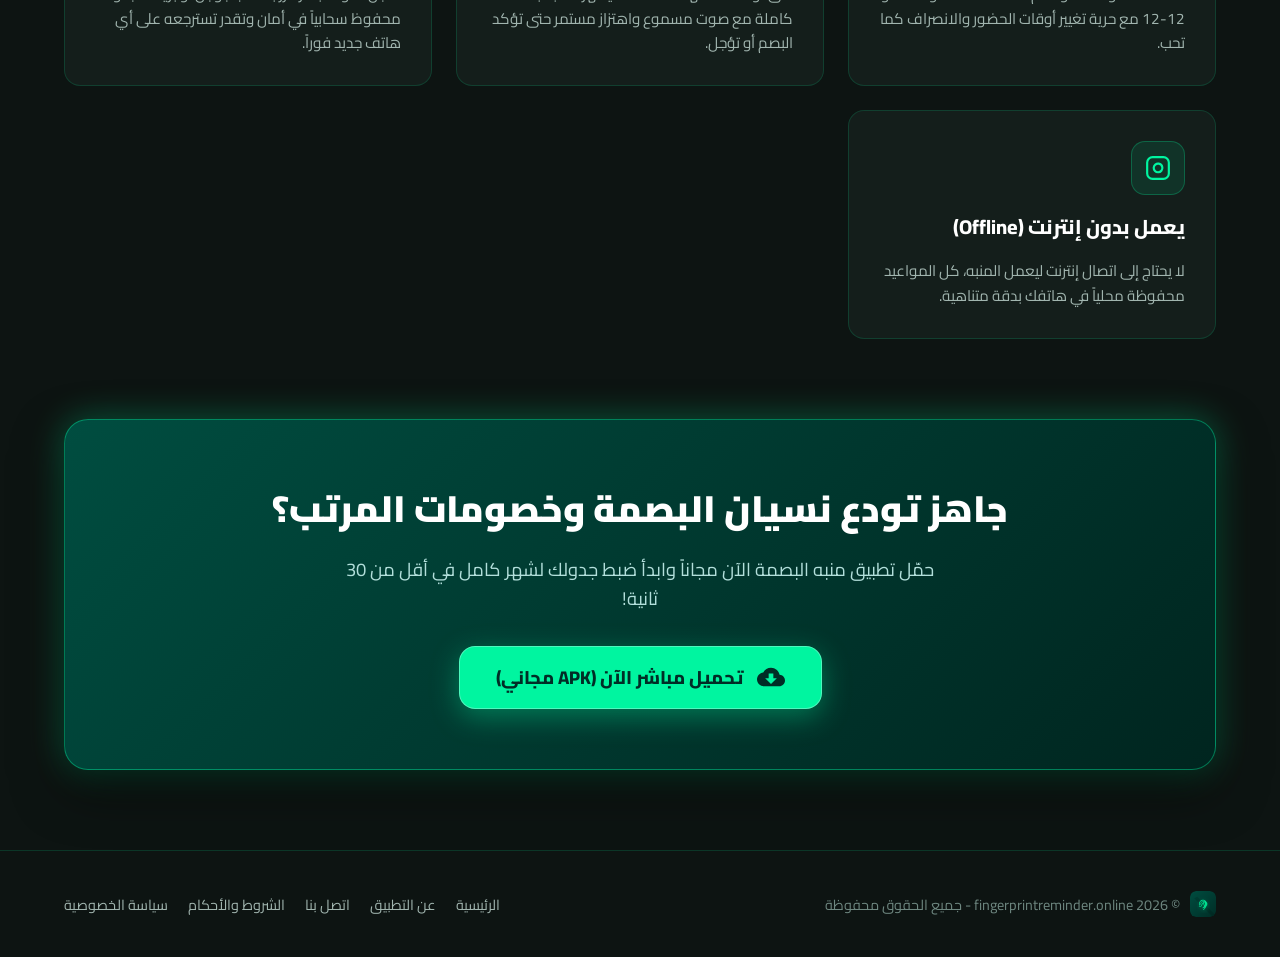
==== commit 525b38bd: "Add files via upload" ====
--- a/index.html
+++ b/index.html
@@ -20,10 +20,45 @@
   <!-- Navbar -->
   <header class="navbar">
     <div class="nav-container">
-      <a href="#" class="brand">
+      <a href="index.html" class="brand">
         <img src="logo.svg" alt="شعار منبه البصمة" class="brand-logo">
         <div class="brand-title" data-ar="منبه البصمة" data-en="Fingerprint Reminder">منبه البصمة</div>
       </a>
+
+      <nav class="nav-links">
+        <a href="index.html" class="nav-link active" data-ar="الرئيسية" data-en="Home">الرئيسية</a>
+        <a href="about.html" class="nav-link" data-ar="عن التطبيق" data-en="About Us">عن التطبيق</a>
+        <a href="contact.html" class="nav-link" data-ar="اتصل بنا" data-en="Contact Us">اتصل بنا</a>
+
+        <!-- Dropdown Menu for Terms & Privacy -->
+        <div class="nav-dropdown" id="legalDropdown">
+          <button class="dropdown-toggle" type="button" aria-expanded="false" aria-haspopup="true">
+            <span data-ar="الشروط والسياسات" data-en="Policies & Terms">الشروط والسياسات</span>
+            <svg class="chevron-icon" viewBox="0 0 24 24" fill="none" stroke="currentColor" stroke-width="2">
+              <polyline points="6 9 12 15 18 9"></polyline>
+            </svg>
+          </button>
+          <div class="dropdown-menu" role="menu">
+            <a href="terms.html" class="dropdown-item" role="menuitem">
+              <svg viewBox="0 0 24 24" fill="none" stroke="currentColor" stroke-width="2">
+                <path d="M14 2H6a2 2 0 0 0-2 2v16a2 2 0 0 0 2 2h12a2 2 0 0 0 2-2V8z"></path>
+                <polyline points="14 2 14 8 20 8"></polyline>
+                <line x1="16" y1="13" x2="8" y2="13"></line>
+                <line x1="16" y1="17" x2="8" y2="17"></line>
+                <polyline points="10 9 9 9 8 9"></polyline>
+              </svg>
+              <span data-ar="الشروط والأحكام" data-en="Terms and Conditions">الشروط والأحكام</span>
+            </a>
+            <a href="privacy.html" class="dropdown-item" role="menuitem">
+              <svg viewBox="0 0 24 24" fill="none" stroke="currentColor" stroke-width="2">
+                <path d="M12 22s8-4 8-10V5l-8-3-8 3v7c0 6 8 10 8 10z"></path>
+              </svg>
+              <span data-ar="سياسة الخصوصية" data-en="Privacy Policy">سياسة الخصوصية</span>
+            </a>
+          </div>
+        </div>
+      </nav>
+
       <div class="nav-actions">
         <button id="langToggleBtn" class="lang-btn" onclick="toggleLanguage()">
           <svg width="18" height="18" viewBox="0 0 24 24" fill="none" stroke="currentColor" stroke-width="2">
@@ -240,10 +275,11 @@
         <span>© 2026 fingerprintreminder.online - جميع الحقوق محفوظة</span>
       </div>
       <div class="footer-links">
-        <a href="terms.html" data-ar="شروط الاستخدام" data-en="Terms of Service">شروط الاستخدام</a>
+        <a href="index.html" data-ar="الرئيسية" data-en="Home">الرئيسية</a>
+        <a href="about.html" data-ar="عن التطبيق" data-en="About Us">عن التطبيق</a>
+        <a href="contact.html" data-ar="اتصل بنا" data-en="Contact Us">اتصل بنا</a>
+        <a href="terms.html" data-ar="الشروط والأحكام" data-en="Terms and Conditions">الشروط والأحكام</a>
         <a href="privacy.html" data-ar="سياسة الخصوصية" data-en="Privacy Policy">سياسة الخصوصية</a>
-        <a href="welcome.html" data-ar="تأكيد البريد" data-en="Confirm Email">تأكيد البريد</a>
-        <a href="reset-password.html" data-ar="استعادة كلمة المرور" data-en="Reset Password">استعادة كلمة المرور</a>
       </div>
     </div>
   </footer>
@@ -268,7 +304,7 @@
       document.querySelectorAll('[data-ar]').forEach(el => {
         const text = isArabic ? el.getAttribute('data-ar') : el.getAttribute('data-en');
         if (text) {
-          if (text.includes('<span')) {
+          if (text.includes('<')) {
             el.innerHTML = text;
           } else {
             el.textContent = text;
@@ -276,6 +312,18 @@
         }
       });
     }
+
+    // Dropdown toggle for mobile/touch
+    document.querySelectorAll('.dropdown-toggle').forEach(btn => {
+      btn.addEventListener('click', (e) => {
+        e.stopPropagation();
+        const parent = btn.closest('.nav-dropdown');
+        if (parent) parent.classList.toggle('open');
+      });
+    });
+    document.addEventListener('click', () => {
+      document.querySelectorAll('.nav-dropdown.open').forEach(d => d.classList.remove('open'));
+    });
   </script>
 </body>
 </html>
--- a/styles.css
+++ b/styles.css
@@ -764,3 +764,473 @@
   color: var(--neon-accent);
   font-weight: 700;
 }
+
+/* ==========================================================================
+   Navigation Bar Links & Dropdown Menu
+   ========================================================================== */
+.nav-links {
+  display: flex;
+  align-items: center;
+  gap: 6px;
+  list-style: none;
+  margin: 0;
+  padding: 0;
+}
+.nav-link {
+  color: var(--text-muted);
+  text-decoration: none;
+  font-size: 0.93rem;
+  font-weight: 600;
+  padding: 8px 14px;
+  border-radius: 999px;
+  transition: var(--transition);
+  display: inline-flex;
+  align-items: center;
+  gap: 6px;
+}
+.nav-link:hover,
+.nav-link.active {
+  color: #fff;
+  background: rgba(0, 245, 160, 0.12);
+  border: 1px solid var(--border-subtle);
+}
+.nav-link.active {
+  color: var(--neon-accent);
+  border-color: rgba(0, 245, 160, 0.3);
+}
+
+.nav-dropdown {
+  position: relative;
+  display: inline-block;
+}
+.dropdown-toggle {
+  background: transparent;
+  border: 1px solid transparent;
+  color: var(--text-muted);
+  font-family: inherit;
+  font-size: 0.93rem;
+  font-weight: 600;
+  padding: 8px 14px;
+  border-radius: 999px;
+  cursor: pointer;
+  display: inline-flex;
+  align-items: center;
+  gap: 6px;
+  transition: var(--transition);
+}
+.dropdown-toggle:hover,
+.nav-dropdown:hover .dropdown-toggle,
+.nav-dropdown.active .dropdown-toggle {
+  color: #fff;
+  background: rgba(0, 245, 160, 0.12);
+  border-color: var(--border-subtle);
+}
+.dropdown-toggle .chevron-icon {
+  width: 14px;
+  height: 14px;
+  transition: transform 0.25s ease;
+}
+.nav-dropdown:hover .dropdown-toggle .chevron-icon,
+.nav-dropdown.open .dropdown-toggle .chevron-icon {
+  transform: rotate(180deg);
+}
+
+.dropdown-menu {
+  position: absolute;
+  top: calc(100% + 8px);
+  inset-inline-start: 0;
+  min-width: 230px;
+  background: rgba(20, 30, 27, 0.96);
+  backdrop-filter: blur(20px);
+  -webkit-backdrop-filter: blur(20px);
+  border: 1px solid var(--border-strong);
+  border-radius: var(--radius-md);
+  padding: 8px;
+  box-shadow: 0 16px 40px rgba(0, 0, 0, 0.65), 0 0 25px rgba(0, 245, 160, 0.12);
+  display: none;
+  flex-direction: column;
+  gap: 4px;
+  z-index: 1000;
+  animation: dropdownAnim 0.22s cubic-bezier(0.16, 1, 0.3, 1);
+}
+.nav-dropdown:hover .dropdown-menu,
+.nav-dropdown:focus-within .dropdown-menu,
+.nav-dropdown.open .dropdown-menu {
+  display: flex;
+}
+@keyframes dropdownAnim {
+  from {
+    opacity: 0;
+    transform: translateY(-6px);
+  }
+  to {
+    opacity: 1;
+    transform: translateY(0);
+  }
+}
+.dropdown-item {
+  color: var(--text-muted);
+  text-decoration: none;
+  padding: 10px 14px;
+  border-radius: var(--radius-sm);
+  font-size: 0.92rem;
+  font-weight: 600;
+  display: flex;
+  align-items: center;
+  gap: 10px;
+  transition: var(--transition);
+}
+.dropdown-item svg {
+  width: 17px;
+  height: 17px;
+  color: var(--neon-accent);
+  opacity: 0.85;
+  transition: var(--transition);
+}
+.dropdown-item:hover {
+  color: #fff;
+  background: rgba(0, 245, 160, 0.14);
+}
+.dropdown-item:hover svg {
+  opacity: 1;
+  transform: scale(1.1);
+}
+.dropdown-item.active {
+  color: var(--neon-accent);
+  background: rgba(0, 245, 160, 0.08);
+}
+
+@media (max-width: 900px) {
+  .nav-container {
+    flex-wrap: wrap;
+    gap: 12px;
+  }
+  .nav-links {
+    order: 3;
+    width: 100%;
+    justify-content: center;
+    padding-top: 10px;
+    border-top: 1px solid rgba(0, 245, 160, 0.1);
+    overflow-x: auto;
+  }
+  .dropdown-menu {
+    inset-inline-start: auto;
+    inset-inline-end: 0;
+  }
+}
+
+/* ==========================================================================
+   Contact Page Styles
+   ========================================================================== */
+.contact-container {
+  max-width: 1100px;
+  margin: 40px auto 80px;
+  padding: 0 24px;
+  position: relative;
+  z-index: 1;
+}
+.contact-grid {
+  display: grid;
+  grid-template-columns: 1fr 1.35fr;
+  gap: 36px;
+  margin-top: 36px;
+  align-items: start;
+}
+@media (max-width: 860px) {
+  .contact-grid {
+    grid-template-columns: 1fr;
+  }
+}
+.contact-info-card {
+  background: var(--bg-card);
+  border: 1px solid var(--border-subtle);
+  border-radius: var(--radius-lg);
+  padding: 36px 30px;
+  box-shadow: 0 16px 40px rgba(0, 0, 0, 0.4);
+}
+.contact-info-card h3 {
+  font-size: 1.4rem;
+  color: #fff;
+  margin-bottom: 12px;
+  font-weight: 800;
+}
+.contact-info-card p {
+  color: var(--text-muted);
+  line-height: 1.8;
+  margin-bottom: 24px;
+  font-size: 0.98rem;
+}
+.contact-channel-list {
+  display: flex;
+  flex-direction: column;
+  gap: 16px;
+}
+.contact-channel-item {
+  display: flex;
+  align-items: center;
+  gap: 16px;
+  padding: 16px;
+  border-radius: var(--radius-md);
+  background: rgba(255, 255, 255, 0.03);
+  border: 1px solid var(--border-subtle);
+  text-decoration: none;
+  color: var(--text-main);
+  transition: var(--transition);
+}
+.contact-channel-item:hover {
+  background: rgba(0, 245, 160, 0.1);
+  border-color: var(--neon-accent);
+  transform: translateY(-2px);
+  box-shadow: 0 6px 18px rgba(0, 245, 160, 0.15);
+}
+.channel-icon {
+  width: 46px;
+  height: 46px;
+  border-radius: 12px;
+  background: rgba(0, 245, 160, 0.12);
+  border: 1px solid rgba(0, 245, 160, 0.3);
+  display: flex;
+  align-items: center;
+  justify-content: center;
+  color: var(--neon-accent);
+  flex-shrink: 0;
+}
+.channel-text {
+  flex: 1;
+}
+.channel-title {
+  font-size: 0.84rem;
+  color: var(--text-dim);
+  font-weight: 600;
+  margin-bottom: 2px;
+}
+.channel-value {
+  font-size: 1.05rem;
+  font-weight: 700;
+  color: #fff;
+  direction: ltr;
+  display: inline-block;
+}
+.contact-form-card {
+  background: var(--bg-card);
+  border: 1px solid var(--border-strong);
+  border-radius: var(--radius-lg);
+  padding: 40px 34px;
+  box-shadow: 0 20px 50px rgba(0, 0, 0, 0.5), 0 0 30px rgba(0, 245, 160, 0.08);
+}
+.contact-form-card h2 {
+  font-size: 1.6rem;
+  font-weight: 800;
+  margin-bottom: 8px;
+  color: #fff;
+}
+.contact-form-card .form-desc {
+  color: var(--text-muted);
+  font-size: 0.95rem;
+  margin-bottom: 26px;
+}
+.form-group {
+  margin-bottom: 20px;
+}
+.form-group label {
+  display: block;
+  font-size: 0.92rem;
+  font-weight: 700;
+  color: var(--text-muted);
+  margin-bottom: 8px;
+}
+.form-group input,
+.form-group select,
+.form-group textarea {
+  width: 100%;
+  padding: 13px 16px;
+  background: rgba(0, 0, 0, 0.4);
+  border: 1px solid var(--border-subtle);
+  border-radius: var(--radius-sm);
+  color: #fff;
+  font-family: inherit;
+  font-size: 0.98rem;
+  transition: var(--transition);
+}
+.form-group input:focus,
+.form-group select:focus,
+.form-group textarea:focus {
+  outline: none;
+  border-color: var(--neon-accent);
+  box-shadow: 0 0 16px rgba(0, 245, 160, 0.25);
+  background: rgba(0, 0, 0, 0.6);
+}
+.form-group textarea {
+  min-height: 130px;
+  resize: vertical;
+}
+
+/* ==========================================================================
+   About Us Page Styles
+   ========================================================================== */
+.about-container {
+  max-width: 960px;
+  margin: 40px auto 90px;
+  padding: 0 24px;
+  position: relative;
+  z-index: 1;
+}
+.about-hero {
+  text-align: center;
+  margin-bottom: 50px;
+}
+.about-hero .badge {
+  display: inline-flex;
+  align-items: center;
+  gap: 8px;
+  background: rgba(0, 245, 160, 0.1);
+  border: 1px solid rgba(0, 245, 160, 0.3);
+  padding: 6px 18px;
+  border-radius: 999px;
+  color: var(--neon-accent);
+  font-size: 0.88rem;
+  font-weight: 700;
+  margin-bottom: 16px;
+}
+.about-hero h1 {
+  font-size: 2.5rem;
+  font-weight: 900;
+  line-height: 1.3;
+  margin-bottom: 16px;
+  letter-spacing: -0.5px;
+}
+.about-hero h1 span {
+  color: var(--neon-accent);
+  text-shadow: 0 0 20px var(--neon-glow);
+}
+.about-hero p {
+  color: var(--text-muted);
+  font-size: 1.15rem;
+  max-width: 720px;
+  margin: 0 auto;
+  line-height: 1.8;
+}
+
+.story-card {
+  background: var(--bg-card);
+  border: 1px solid var(--border-subtle);
+  border-radius: var(--radius-lg);
+  padding: 40px 36px;
+  margin-bottom: 34px;
+  box-shadow: 0 16px 40px rgba(0, 0, 0, 0.35);
+  position: relative;
+  overflow: hidden;
+}
+.story-card.featured {
+  border-color: var(--border-strong);
+  background: linear-gradient(180deg, rgba(20, 30, 27, 0.95) 0%, rgba(13, 20, 18, 0.95) 100%);
+}
+.story-card.featured::before {
+  content: '';
+  position: absolute;
+  top: 0;
+  left: 0;
+  right: 0;
+  height: 4px;
+  background: linear-gradient(90deg, var(--neon-accent), var(--emerald-secondary));
+}
+.story-card h2 {
+  font-size: 1.6rem;
+  font-weight: 800;
+  color: #fff;
+  margin-bottom: 18px;
+  display: flex;
+  align-items: center;
+  gap: 12px;
+}
+.story-card h2 .icon-badge {
+  width: 40px;
+  height: 40px;
+  border-radius: 10px;
+  background: rgba(0, 245, 160, 0.12);
+  color: var(--neon-accent);
+  display: flex;
+  align-items: center;
+  justify-content: center;
+  flex-shrink: 0;
+}
+.story-card p {
+  color: var(--text-muted);
+  font-size: 1.05rem;
+  line-height: 1.9;
+  margin-bottom: 18px;
+}
+.story-card p:last-child {
+  margin-bottom: 0;
+}
+
+.quote-highlight {
+  background: rgba(0, 245, 160, 0.05);
+  border-inline-start: 4px solid var(--neon-accent);
+  border-radius: 0 var(--radius-md) var(--radius-md) 0;
+  padding: 20px 24px;
+  margin: 24px 0;
+  font-style: italic;
+  color: #fff;
+  font-size: 1.08rem;
+  line-height: 1.8;
+}
+body.ltr .quote-highlight {
+  border-radius: var(--radius-md) 0 0 var(--radius-md);
+}
+
+.pain-points-grid {
+  display: grid;
+  grid-template-columns: repeat(auto-fit, minmax(260px, 1fr));
+  gap: 20px;
+  margin: 24px 0;
+}
+.pain-box {
+  background: rgba(255, 82, 82, 0.06);
+  border: 1px solid rgba(255, 82, 82, 0.25);
+  border-radius: var(--radius-md);
+  padding: 22px;
+}
+.pain-box h4 {
+  color: var(--danger);
+  font-size: 1.1rem;
+  font-weight: 700;
+  margin-bottom: 8px;
+  display: flex;
+  align-items: center;
+  gap: 8px;
+}
+.pain-box p {
+  color: var(--text-muted);
+  font-size: 0.94rem;
+  line-height: 1.6;
+  margin-bottom: 0;
+}
+
+.solution-grid {
+  display: grid;
+  grid-template-columns: repeat(auto-fit, minmax(260px, 1fr));
+  gap: 20px;
+  margin: 24px 0;
+}
+.solution-box {
+  background: rgba(0, 245, 160, 0.06);
+  border: 1px solid rgba(0, 245, 160, 0.25);
+  border-radius: var(--radius-md);
+  padding: 22px;
+}
+.solution-box h4 {
+  color: var(--neon-accent);
+  font-size: 1.1rem;
+  font-weight: 700;
+  margin-bottom: 8px;
+  display: flex;
+  align-items: center;
+  gap: 8px;
+}
+.solution-box p {
+  color: var(--text-muted);
+  font-size: 0.94rem;
+  line-height: 1.6;
+  margin-bottom: 0;
+}
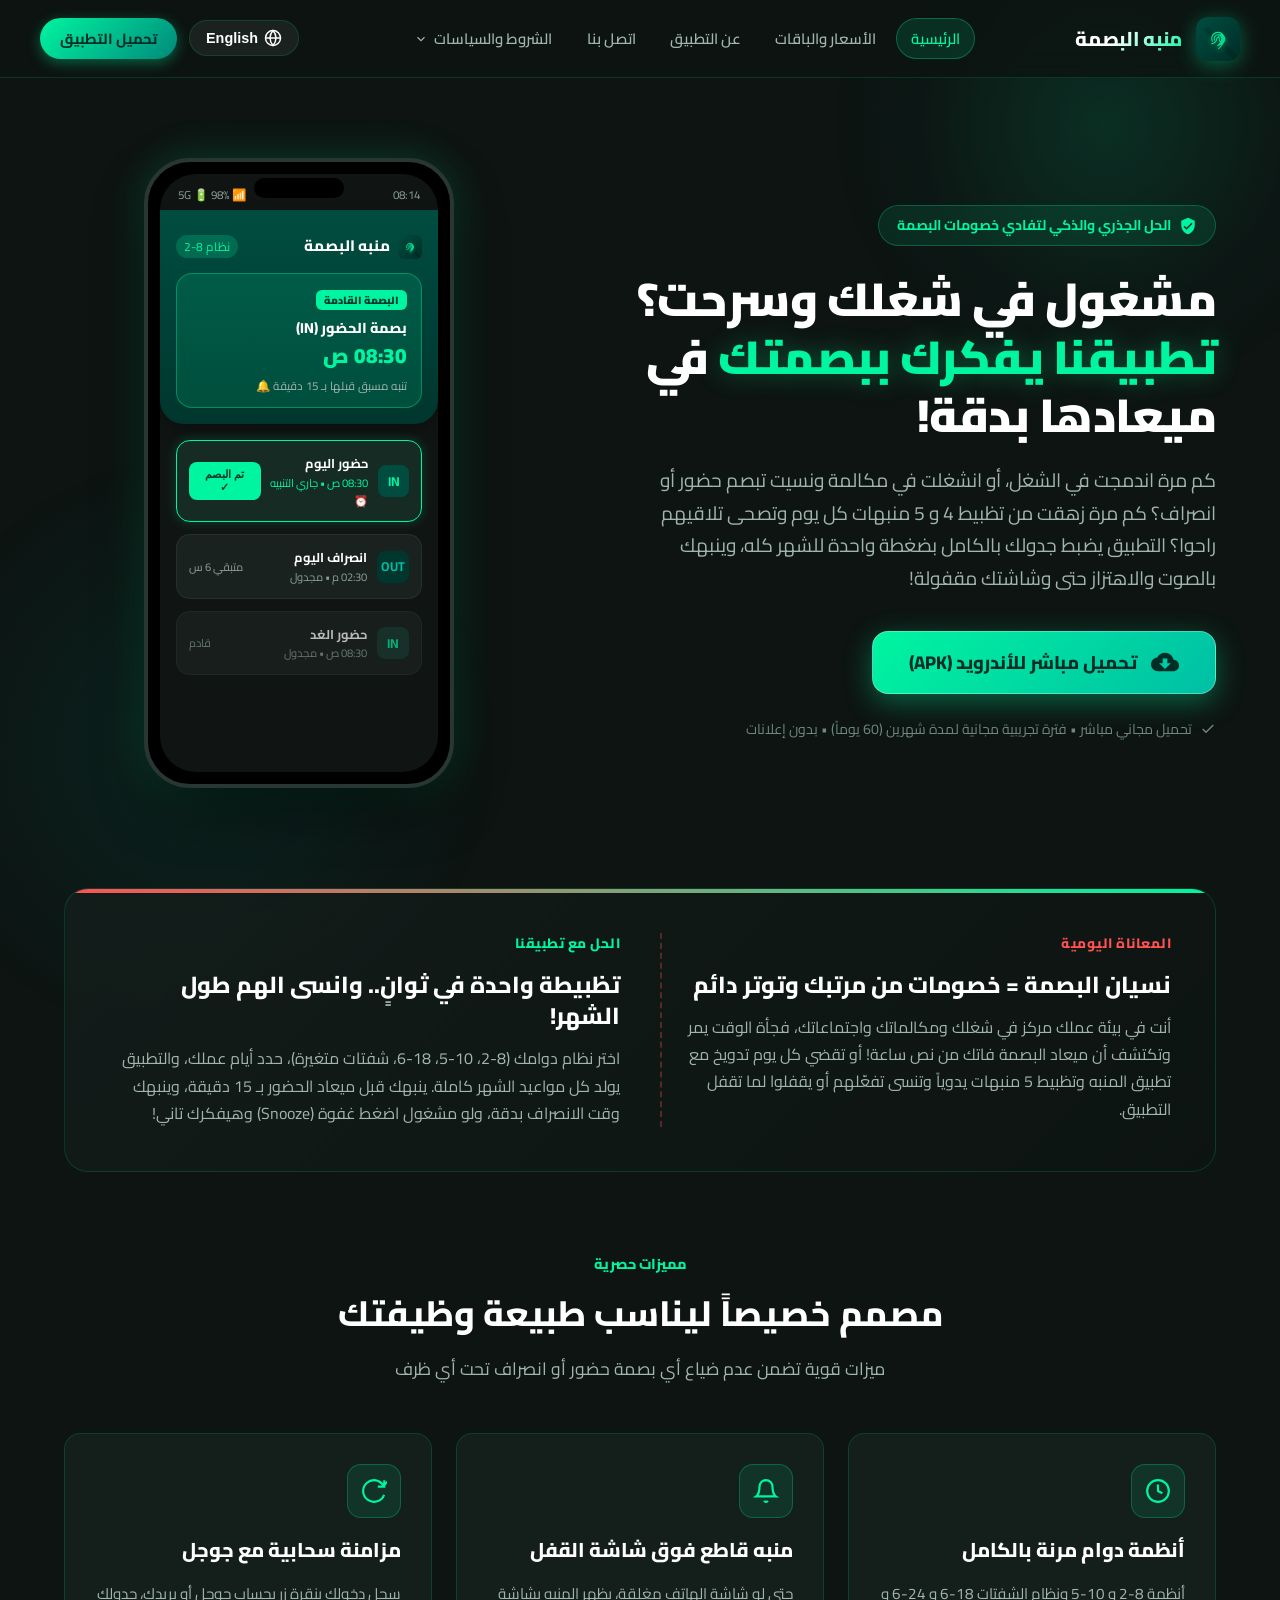
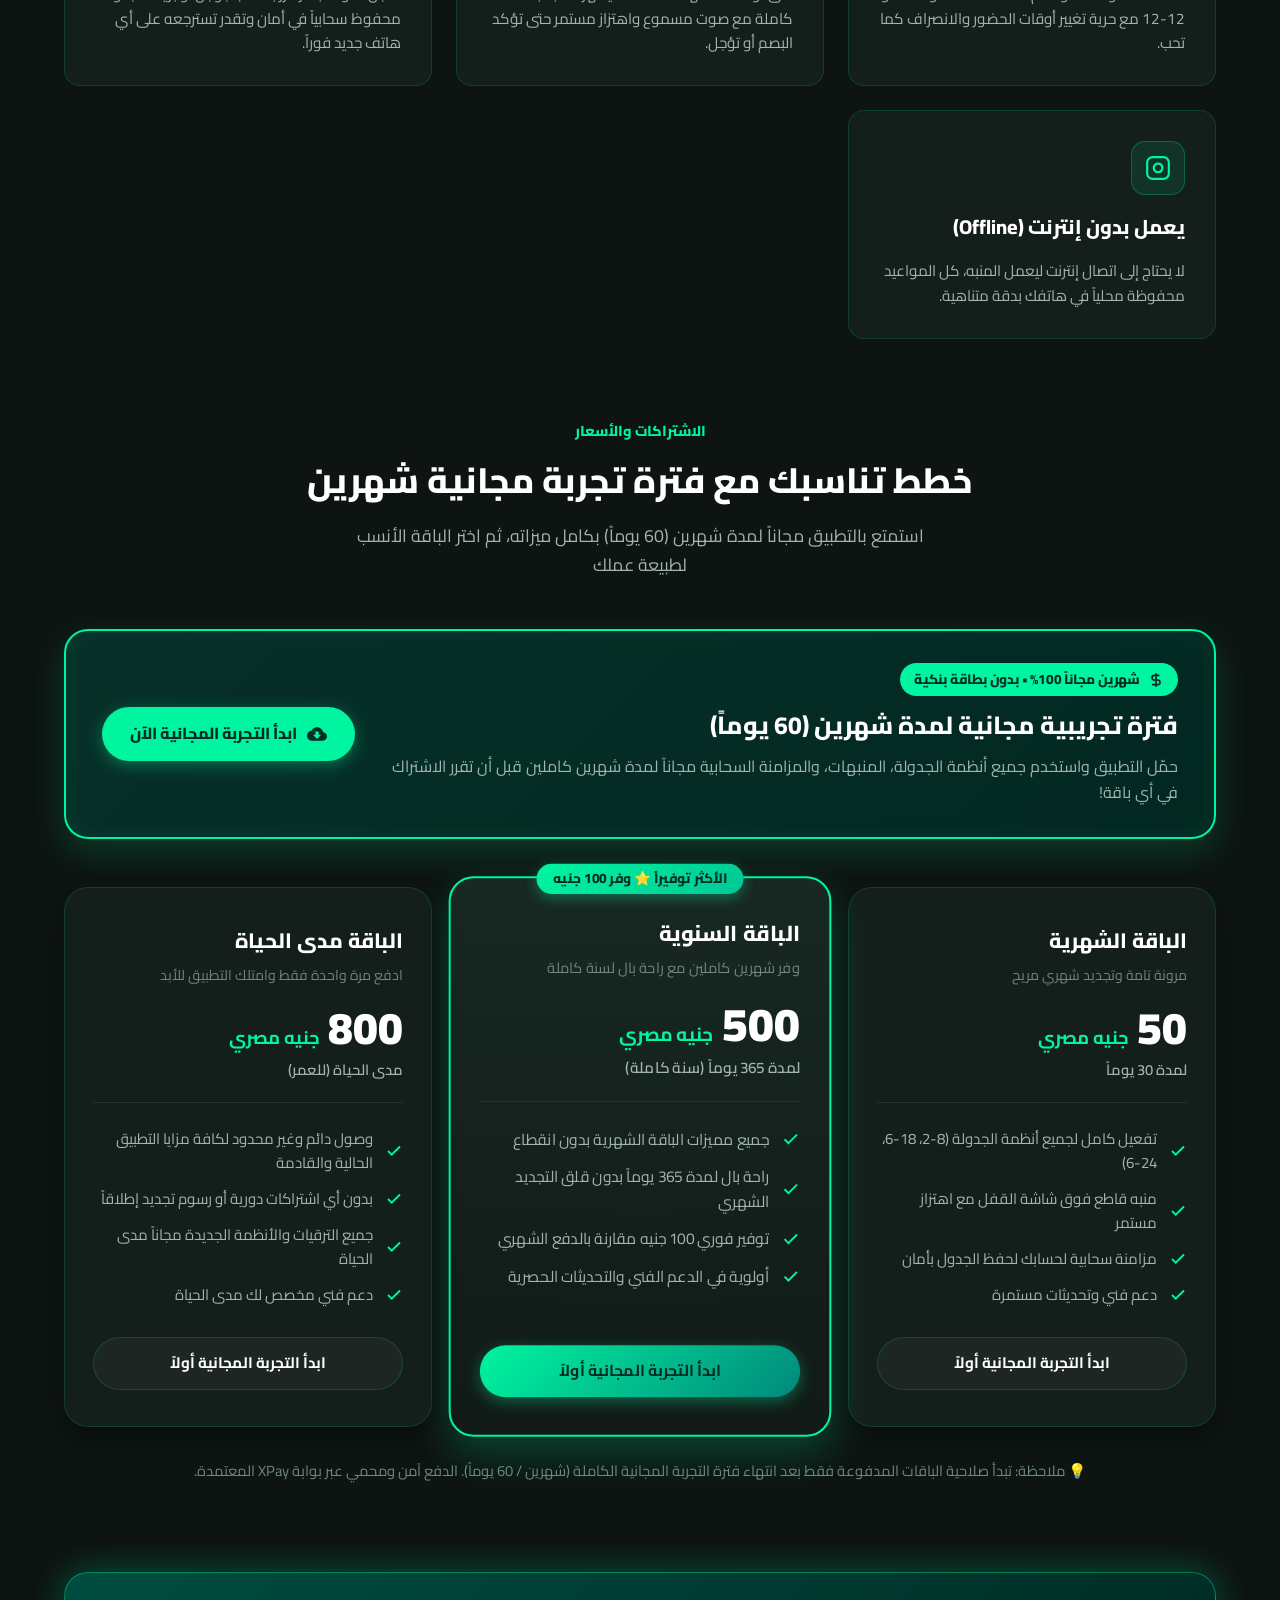
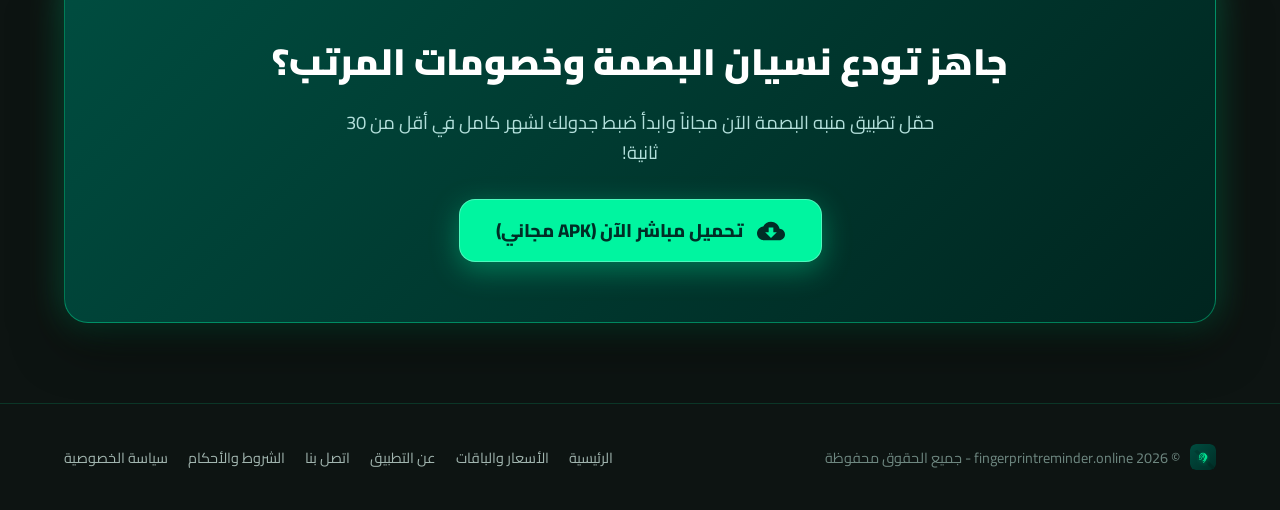
==== commit f3ec258b: "Add files via upload" ====
--- a/index.html
+++ b/index.html
@@ -27,6 +27,7 @@
 
       <nav class="nav-links">
         <a href="index.html" class="nav-link active" data-ar="الرئيسية" data-en="Home">الرئيسية</a>
+        <a href="#pricing" class="nav-link" data-ar="الأسعار والباقات" data-en="Plans & Pricing">الأسعار والباقات</a>
         <a href="about.html" class="nav-link" data-ar="عن التطبيق" data-en="About Us">عن التطبيق</a>
         <a href="contact.html" class="nav-link" data-ar="اتصل بنا" data-en="Contact Us">اتصل بنا</a>
 
@@ -106,7 +107,7 @@
           <svg width="16" height="16" viewBox="0 0 24 24" fill="none" stroke="currentColor" stroke-width="2">
             <polyline points="20 6 9 17 4 12"></polyline>
           </svg>
-          <span data-ar="تحميل مجاني مباشر من خوادم GitHub السريعة • بدون إعلانات مزعجة • يدعم نظام أندرويد 7.0 فأحدث" data-en="Direct fast download via GitHub CDN • Zero Ads • Android 7.0+">تحميل مجاني مباشر من خوادم GitHub السريعة • بدون إعلانات مزعجة • يدعم نظام أندرويد 7.0 فأحدث</span>
+          <span data-ar="تحميل مجاني مباشر • فترة تجريبية مجانية لمدة شهرين (60 يوماً) • بدون إعلانات" data-en="Direct Free Download • 2 Months (60 Days) Full Free Trial • Zero Ads">تحميل مجاني مباشر • فترة تجريبية مجانية لمدة شهرين (60 يوماً) • بدون إعلانات</span>
         </div>
       </div>
 
@@ -254,6 +255,145 @@
       </div>
     </section>
 
+    <!-- Pricing & Subscription Plans Section -->
+    <section class="pricing-section" id="pricing">
+      <div class="section-header">
+        <span class="section-badge" data-ar="الاشتراكات والأسعار" data-en="Plans & Pricing">الاشتراكات والأسعار</span>
+        <h2 class="section-title" data-ar="خطط تناسبك مع فترة تجربة مجانية شهرين" data-en="Plans Designed For You with 2 Months Free Trial">خطط تناسبك مع فترة تجربة مجانية شهرين</h2>
+        <p class="section-desc" data-ar="استمتع بالتطبيق مجاناً لمدة شهرين (60 يوماً) بكامل ميزاته، ثم اختر الباقة الأنسب لطبيعة عملك" data-en="Enjoy all features free for 2 months (60 days), then choose the plan that best fits your routine">استمتع بالتطبيق مجاناً لمدة شهرين (60 يوماً) بكامل ميزاته، ثم اختر الباقة الأنسب لطبيعة عملك</p>
+      </div>
+
+      <!-- 2-Month Free Trial Highlight Card -->
+      <div class="trial-highlight-card">
+        <div>
+          <div class="trial-badge-pill">
+            <svg width="16" height="16" viewBox="0 0 24 24" fill="none" stroke="currentColor" stroke-width="2.5">
+              <path d="M12 2v20M17 5H9.5a3.5 3.5 0 0 0 0 7h5a3.5 3.5 0 0 1 0 7H6"/>
+            </svg>
+            <span data-ar="شهرين مجاناً 100% • بدون بطاقة بنكية" data-en="100% Free 2 Months • No Card Required">شهرين مجاناً 100% • بدون بطاقة بنكية</span>
+          </div>
+          <h3 class="trial-title" data-ar="فترة تجريبية مجانية لمدة شهرين (60 يوماً)" data-en="2 Months (60 Days) Full Free Trial">فترة تجريبية مجانية لمدة شهرين (60 يوماً)</h3>
+          <p class="trial-subtitle" data-ar="حمّل التطبيق واستخدم جميع أنظمة الجدولة، المنبهات، والمزامنة السحابية مجاناً لمدة شهرين كاملين قبل أن تقرر الاشتراك في أي باقة!" data-en="Download the app and use all shift scheduling systems, alarms, and cloud sync completely free for two full months before choosing a plan!">حمّل التطبيق واستخدم جميع أنظمة الجدولة، المنبهات، والمزامنة السحابية مجاناً لمدة شهرين كاملين قبل أن تقرر الاشتراك في أي باقة!</p>
+        </div>
+        <a href="https://github.com/fingerprintreminderorg/fingerprint-app/releases/latest/download/fingerprint-reminder.apk" class="trial-cta-btn">
+          <svg width="20" height="20" viewBox="0 0 24 24" fill="currentColor">
+            <path d="M19.35 10.04C18.67 6.59 15.64 4 12 4 9.11 4 6.6 5.64 5.35 8.04 2.34 8.36 0 10.91 0 14c0 3.31 2.69 6 6 6h13c2.76 0 5-2.24 5-5 0-2.64-2.05-4.78-4.65-4.96zM17 13l-5 5-5-5h3V9h4v4h3z"/>
+          </svg>
+          <span data-ar="ابدأ التجربة المجانية الآن" data-en="Start Free Trial Now">ابدأ التجربة المجانية الآن</span>
+        </a>
+      </div>
+
+      <!-- 3 Plans Grid -->
+      <div class="pricing-grid">
+        <!-- Monthly Plan -->
+        <div class="pricing-card">
+          <div>
+            <div class="plan-name" data-ar="الباقة الشهرية" data-en="Monthly Plan">الباقة الشهرية</div>
+            <div class="plan-tagline" data-ar="مرونة تامة وتجديد شهري مريح" data-en="Full flexibility with easy monthly renewal">مرونة تامة وتجديد شهري مريح</div>
+            <div class="price-container">
+              <span class="price-amount">50</span>
+              <span class="price-currency" data-ar="جنيه مصري" data-en="EGP">جنيه مصري</span>
+            </div>
+            <div class="plan-duration" data-ar="لمدة 30 يوماً" data-en="(for 30 days)">لمدة 30 يوماً</div>
+            <ul class="plan-features-list">
+              <li>
+                <svg width="18" height="18" viewBox="0 0 24 24" fill="none" stroke="currentColor" stroke-width="2.5"><polyline points="20 6 9 17 4 12"/></svg>
+                <span data-ar="تفعيل كامل لجميع أنظمة الجدولة (8-2، 18-6، 24-6)" data-en="All shift systems (8-2, 18-6, 24-6)">تفعيل كامل لجميع أنظمة الجدولة (8-2، 18-6، 24-6)</span>
+              </li>
+              <li>
+                <svg width="18" height="18" viewBox="0 0 24 24" fill="none" stroke="currentColor" stroke-width="2.5"><polyline points="20 6 9 17 4 12"/></svg>
+                <span data-ar="منبه قاطع فوق شاشة القفل مع اهتزاز مستمر" data-en="Full-screen lock alarm with persistent ring">منبه قاطع فوق شاشة القفل مع اهتزاز مستمر</span>
+              </li>
+              <li>
+                <svg width="18" height="18" viewBox="0 0 24 24" fill="none" stroke="currentColor" stroke-width="2.5"><polyline points="20 6 9 17 4 12"/></svg>
+                <span data-ar="مزامنة سحابية لحسابك لحفظ الجدول بأمان" data-en="Cloud sync to secure your schedule">مزامنة سحابية لحسابك لحفظ الجدول بأمان</span>
+              </li>
+              <li>
+                <svg width="18" height="18" viewBox="0 0 24 24" fill="none" stroke="currentColor" stroke-width="2.5"><polyline points="20 6 9 17 4 12"/></svg>
+                <span data-ar="دعم فني وتحديثات مستمرة" data-en="Ongoing support and updates">دعم فني وتحديثات مستمرة</span>
+              </li>
+            </ul>
+          </div>
+          <a href="https://github.com/fingerprintreminderorg/fingerprint-app/releases/latest/download/fingerprint-reminder.apk" class="plan-btn plan-btn-outline">
+            <span data-ar="ابدأ التجربة المجانية أولاً" data-en="Start Free Trial First">ابدأ التجربة المجانية أولاً</span>
+          </a>
+        </div>
+
+        <!-- Yearly Plan (Featured) -->
+        <div class="pricing-card featured">
+          <div class="featured-ribbon" data-ar="الأكثر توفيراً ⭐ وفر 100 جنيه" data-en="Best Value ⭐ Save 100 EGP">الأكثر توفيراً ⭐ وفر 100 جنيه</div>
+          <div>
+            <div class="plan-name" data-ar="الباقة السنوية" data-en="Yearly Plan">الباقة السنوية</div>
+            <div class="plan-tagline" data-ar="وفر شهرين كاملين مع راحة بال لسنة كاملة" data-en="Save 2 full months with a full year of peace of mind">وفر شهرين كاملين مع راحة بال لسنة كاملة</div>
+            <div class="price-container">
+              <span class="price-amount">500</span>
+              <span class="price-currency" data-ar="جنيه مصري" data-en="EGP">جنيه مصري</span>
+            </div>
+            <div class="plan-duration" data-ar="لمدة 365 يوماً (سنة كاملة)" data-en="(for 365 days)">لمدة 365 يوماً (سنة كاملة)</div>
+            <ul class="plan-features-list">
+              <li>
+                <svg width="18" height="18" viewBox="0 0 24 24" fill="none" stroke="currentColor" stroke-width="2.5"><polyline points="20 6 9 17 4 12"/></svg>
+                <span data-ar="جميع مميزات الباقة الشهرية بدون انقطاع" data-en="All Monthly features uninterrupted">جميع مميزات الباقة الشهرية بدون انقطاع</span>
+              </li>
+              <li>
+                <svg width="18" height="18" viewBox="0 0 24 24" fill="none" stroke="currentColor" stroke-width="2.5"><polyline points="20 6 9 17 4 12"/></svg>
+                <span data-ar="راحة بال لمدة 365 يوماً بدون قلق التجديد الشهري" data-en="Peace of mind for 365 days without monthly renewals">راحة بال لمدة 365 يوماً بدون قلق التجديد الشهري</span>
+              </li>
+              <li>
+                <svg width="18" height="18" viewBox="0 0 24 24" fill="none" stroke="currentColor" stroke-width="2.5"><polyline points="20 6 9 17 4 12"/></svg>
+                <span data-ar="توفير فوري 100 جنيه مقارنة بالدفع الشهري" data-en="Instant 100 EGP savings vs monthly">توفير فوري 100 جنيه مقارنة بالدفع الشهري</span>
+              </li>
+              <li>
+                <svg width="18" height="18" viewBox="0 0 24 24" fill="none" stroke="currentColor" stroke-width="2.5"><polyline points="20 6 9 17 4 12"/></svg>
+                <span data-ar="أولوية في الدعم الفني والتحديثات الحصرية" data-en="Priority technical support & updates">أولوية في الدعم الفني والتحديثات الحصرية</span>
+              </li>
+            </ul>
+          </div>
+          <a href="https://github.com/fingerprintreminderorg/fingerprint-app/releases/latest/download/fingerprint-reminder.apk" class="plan-btn plan-btn-primary">
+            <span data-ar="ابدأ التجربة المجانية أولاً" data-en="Start Free Trial First">ابدأ التجربة المجانية أولاً</span>
+          </a>
+        </div>
+
+        <!-- Lifetime Plan -->
+        <div class="pricing-card">
+          <div>
+            <div class="plan-name" data-ar="الباقة مدى الحياة" data-en="Lifetime Plan">الباقة مدى الحياة</div>
+            <div class="plan-tagline" data-ar="ادفع مرة واحدة فقط وامتلك التطبيق للأبد" data-en="Pay once and own the app forever">ادفع مرة واحدة فقط وامتلك التطبيق للأبد</div>
+            <div class="price-container">
+              <span class="price-amount">800</span>
+              <span class="price-currency" data-ar="جنيه مصري" data-en="EGP">جنيه مصري</span>
+            </div>
+            <div class="plan-duration" data-ar="مدى الحياة (للعمر)" data-en="(for life)">مدى الحياة (للعمر)</div>
+            <ul class="plan-features-list">
+              <li>
+                <svg width="18" height="18" viewBox="0 0 24 24" fill="none" stroke="currentColor" stroke-width="2.5"><polyline points="20 6 9 17 4 12"/></svg>
+                <span data-ar="وصول دائم وغير محدود لكافة مزايا التطبيق الحالية والقادمة" data-en="Permanent unlimited access to current & future features">وصول دائم وغير محدود لكافة مزايا التطبيق الحالية والقادمة</span>
+              </li>
+              <li>
+                <svg width="18" height="18" viewBox="0 0 24 24" fill="none" stroke="currentColor" stroke-width="2.5"><polyline points="20 6 9 17 4 12"/></svg>
+                <span data-ar="بدون أي اشتراكات دورية أو رسوم تجديد إطلاقاً" data-en="Zero recurring subscriptions or renewal fees ever">بدون أي اشتراكات دورية أو رسوم تجديد إطلاقاً</span>
+              </li>
+              <li>
+                <svg width="18" height="18" viewBox="0 0 24 24" fill="none" stroke="currentColor" stroke-width="2.5"><polyline points="20 6 9 17 4 12"/></svg>
+                <span data-ar="جميع الترقيات والأنظمة الجديدة مجاناً مدى الحياة" data-en="All future major upgrades included forever">جميع الترقيات والأنظمة الجديدة مجاناً مدى الحياة</span>
+              </li>
+              <li>
+                <svg width="18" height="18" viewBox="0 0 24 24" fill="none" stroke="currentColor" stroke-width="2.5"><polyline points="20 6 9 17 4 12"/></svg>
+                <span data-ar="دعم فني مخصص لك مدى الحياة" data-en="Dedicated lifetime customer support">دعم فني مخصص لك مدى الحياة</span>
+              </li>
+            </ul>
+          </div>
+          <a href="https://github.com/fingerprintreminderorg/fingerprint-app/releases/latest/download/fingerprint-reminder.apk" class="plan-btn plan-btn-outline">
+            <span data-ar="ابدأ التجربة المجانية أولاً" data-en="Start Free Trial First">ابدأ التجربة المجانية أولاً</span>
+          </a>
+        </div>
+      </div>
+
+      <div class="pricing-note" data-ar="💡 ملاحظة: تبدأ صلاحية الباقات المدفوعة فقط بعد انتهاء فترة التجربة المجانية الكاملة (شهرين / 60 يوماً). الدفع آمن ومحمي عبر بوابة XPay المعتمدة." data-en="💡 Note: Paid subscriptions activate only after your 2-month (60 days) free trial concludes. Payments are secured via authorized XPay gateway.">
+        💡 ملاحظة: تبدأ صلاحية الباقات المدفوعة فقط بعد انتهاء فترة التجربة المجانية الكاملة (شهرين / 60 يوماً). الدفع آمن ومحمي عبر بوابة XPay المعتمدة.
+      </div>
+    </section>
+
     <!-- Bottom CTA Card -->
     <section class="bottom-cta">
       <h2 data-ar="جاهز تودع نسيان البصمة وخصومات المرتب؟" data-en="Ready to Say Goodbye to Forgotten Punches?">جاهز تودع نسيان البصمة وخصومات المرتب؟</h2>
@@ -276,6 +416,7 @@
       </div>
       <div class="footer-links">
         <a href="index.html" data-ar="الرئيسية" data-en="Home">الرئيسية</a>
+        <a href="#pricing" data-ar="الأسعار والباقات" data-en="Plans & Pricing">الأسعار والباقات</a>
         <a href="about.html" data-ar="عن التطبيق" data-en="About Us">عن التطبيق</a>
         <a href="contact.html" data-ar="اتصل بنا" data-en="Contact Us">اتصل بنا</a>
         <a href="terms.html" data-ar="الشروط والأحكام" data-en="Terms and Conditions">الشروط والأحكام</a>
@@ -313,16 +454,70 @@
       });
     }
 
-    // Dropdown toggle for mobile/touch
-    document.querySelectorAll('.dropdown-toggle').forEach(btn => {
-      btn.addEventListener('click', (e) => {
-        e.stopPropagation();
-        const parent = btn.closest('.nav-dropdown');
-        if (parent) parent.classList.toggle('open');
+    // Dropdown hover & click management
+    document.querySelectorAll('.nav-dropdown').forEach(dropdown => {
+      let closeTimer = null;
+      const toggleBtn = dropdown.querySelector('.dropdown-toggle');
+      const menu = dropdown.querySelector('.dropdown-menu');
+
+      const keepOpen = () => {
+        if (closeTimer) {
+          clearTimeout(closeTimer);
+          closeTimer = null;
+        }
+        dropdown.classList.add('hovered');
+      };
+
+      const scheduleClose = () => {
+        if (closeTimer) clearTimeout(closeTimer);
+        closeTimer = setTimeout(() => {
+          dropdown.classList.remove('hovered');
+          if (!dropdown.dataset.clickedOpen) {
+            dropdown.classList.remove('open');
+          }
+        }, 450);
+      };
+
+      dropdown.addEventListener('mouseenter', keepOpen);
+      dropdown.addEventListener('mouseleave', scheduleClose);
+
+      if (toggleBtn) {
+        toggleBtn.addEventListener('mouseenter', keepOpen);
+        toggleBtn.addEventListener('click', (e) => {
+          e.stopPropagation();
+          const willOpen = !dropdown.classList.contains('open');
+          dropdown.classList.toggle('open', willOpen);
+          if (willOpen) {
+            dropdown.dataset.clickedOpen = 'true';
+            dropdown.classList.add('hovered');
+          } else {
+            delete dropdown.dataset.clickedOpen;
+            dropdown.classList.remove('hovered');
+          }
+        });
+      }
+
+      if (menu) {
+        menu.addEventListener('mouseenter', keepOpen);
+        menu.addEventListener('mouseleave', scheduleClose);
+
+        menu.querySelectorAll('.dropdown-item').forEach(item => {
+          item.addEventListener('mouseenter', keepOpen);
+          item.addEventListener('click', () => {
+            delete dropdown.dataset.clickedOpen;
+            dropdown.classList.remove('open');
+            dropdown.classList.remove('hovered');
+          });
+        });
+      }
+    });
+
+    document.addEventListener('click', () => {
+      document.querySelectorAll('.nav-dropdown').forEach(d => {
+        delete d.dataset.clickedOpen;
+        d.classList.remove('open');
+        d.classList.remove('hovered');
       });
-    });
-    document.addEventListener('click', () => {
-      document.querySelectorAll('.nav-dropdown.open').forEach(d => d.classList.remove('open'));
     });
   </script>
 </body>
--- a/styles.css
+++ b/styles.css
@@ -820,6 +820,8 @@
 }
 .dropdown-toggle:hover,
 .nav-dropdown:hover .dropdown-toggle,
+.nav-dropdown.hovered .dropdown-toggle,
+.nav-dropdown.open .dropdown-toggle,
 .nav-dropdown.active .dropdown-toggle {
   color: #fff;
   background: rgba(0, 245, 160, 0.12);
@@ -831,13 +833,14 @@
   transition: transform 0.25s ease;
 }
 .nav-dropdown:hover .dropdown-toggle .chevron-icon,
+.nav-dropdown.hovered .dropdown-toggle .chevron-icon,
 .nav-dropdown.open .dropdown-toggle .chevron-icon {
   transform: rotate(180deg);
 }
 
 .dropdown-menu {
   position: absolute;
-  top: calc(100% + 8px);
+  top: 100%;
   inset-inline-start: 0;
   min-width: 230px;
   background: rgba(20, 30, 27, 0.96);
@@ -847,26 +850,37 @@
   border-radius: var(--radius-md);
   padding: 8px;
   box-shadow: 0 16px 40px rgba(0, 0, 0, 0.65), 0 0 25px rgba(0, 245, 160, 0.12);
-  display: none;
+  display: flex;
   flex-direction: column;
   gap: 4px;
   z-index: 1000;
-  animation: dropdownAnim 0.22s cubic-bezier(0.16, 1, 0.3, 1);
-}
+  opacity: 0;
+  visibility: hidden;
+  pointer-events: none;
+  transform: translateY(-4px);
+  transition: opacity 0.22s cubic-bezier(0.16, 1, 0.3, 1), transform 0.22s cubic-bezier(0.16, 1, 0.3, 1), visibility 0.22s cubic-bezier(0.16, 1, 0.3, 1);
+}
+
+/* Generous invisible bridge connecting the toggle button to the dropdown menu and surrounding hover zone */
+.dropdown-menu::before {
+  content: "";
+  position: absolute;
+  top: -24px;
+  left: -20px;
+  right: -20px;
+  height: 28px;
+  background: transparent;
+  pointer-events: auto;
+}
+
 .nav-dropdown:hover .dropdown-menu,
+.nav-dropdown.hovered .dropdown-menu,
 .nav-dropdown:focus-within .dropdown-menu,
 .nav-dropdown.open .dropdown-menu {
-  display: flex;
-}
-@keyframes dropdownAnim {
-  from {
-    opacity: 0;
-    transform: translateY(-6px);
-  }
-  to {
-    opacity: 1;
-    transform: translateY(0);
-  }
+  opacity: 1;
+  visibility: visible;
+  pointer-events: auto;
+  transform: translateY(0);
 }
 .dropdown-item {
   color: var(--text-muted);
@@ -911,7 +925,8 @@
     justify-content: center;
     padding-top: 10px;
     border-top: 1px solid rgba(0, 245, 160, 0.1);
-    overflow-x: auto;
+    flex-wrap: wrap;
+    overflow: visible;
   }
   .dropdown-menu {
     inset-inline-start: auto;
@@ -1234,3 +1249,227 @@
   line-height: 1.6;
   margin-bottom: 0;
 }
+
+/* Pricing & Subscription Section */
+.pricing-section {
+  margin: 70px 0 90px;
+  position: relative;
+  z-index: 1;
+}
+
+.trial-highlight-card {
+  background: linear-gradient(135deg, rgba(0, 77, 64, 0.5) 0%, rgba(0, 45, 38, 0.8) 100%);
+  border: 2px solid var(--neon-accent);
+  border-radius: var(--radius-lg);
+  padding: 32px 36px;
+  margin-bottom: 48px;
+  display: flex;
+  align-items: center;
+  justify-content: space-between;
+  gap: 24px;
+  box-shadow: 0 12px 36px rgba(0, 245, 160, 0.18), inset 0 0 20px rgba(0, 245, 160, 0.08);
+}
+@media (max-width: 820px) {
+  .trial-highlight-card {
+    flex-direction: column;
+    text-align: center;
+    padding: 26px 20px;
+  }
+}
+.trial-badge-pill {
+  display: inline-flex;
+  align-items: center;
+  gap: 8px;
+  background: var(--neon-accent);
+  color: var(--primary-dark);
+  font-weight: 800;
+  font-size: 0.85rem;
+  padding: 6px 14px;
+  border-radius: 99px;
+  margin-bottom: 10px;
+  letter-spacing: -0.2px;
+}
+.trial-title {
+  font-size: 1.55rem;
+  font-weight: 800;
+  color: #fff;
+  margin-bottom: 8px;
+}
+.trial-subtitle {
+  color: var(--text-muted);
+  font-size: 1rem;
+  line-height: 1.6;
+}
+.trial-cta-btn {
+  background: var(--neon-accent);
+  color: var(--primary-dark);
+  font-weight: 800;
+  font-size: 1rem;
+  padding: 14px 28px;
+  border-radius: 99px;
+  text-decoration: none;
+  white-space: nowrap;
+  transition: var(--transition);
+  box-shadow: 0 4px 16px var(--neon-glow);
+  display: inline-flex;
+  align-items: center;
+  gap: 10px;
+  flex-shrink: 0;
+}
+.trial-cta-btn:hover {
+  transform: translateY(-2px);
+  box-shadow: 0 8px 24px rgba(0, 245, 160, 0.5);
+}
+
+.pricing-grid {
+  display: grid;
+  grid-template-columns: repeat(3, 1fr);
+  gap: 24px;
+  margin-bottom: 32px;
+}
+@media (max-width: 960px) {
+  .pricing-grid {
+    grid-template-columns: 1fr;
+    max-width: 500px;
+    margin: 0 auto 32px;
+  }
+}
+.pricing-card {
+  background: var(--bg-card);
+  border: 1px solid var(--border-subtle);
+  border-radius: var(--radius-lg);
+  padding: 36px 28px;
+  display: flex;
+  flex-direction: column;
+  justify-content: space-between;
+  transition: var(--transition);
+  position: relative;
+  box-shadow: 0 10px 24px rgba(0, 0, 0, 0.35);
+}
+.pricing-card:hover {
+  transform: translateY(-6px);
+  border-color: var(--neon-accent);
+  box-shadow: 0 18px 40px rgba(0, 245, 160, 0.16);
+}
+.pricing-card.featured {
+  background: linear-gradient(180deg, #182823 0%, #111A17 100%);
+  border: 2px solid var(--neon-accent);
+  box-shadow: 0 16px 40px rgba(0, 245, 160, 0.22);
+}
+@media (min-width: 961px) {
+  .pricing-card.featured {
+    transform: scale(1.04);
+  }
+  .pricing-card.featured:hover {
+    transform: scale(1.04) translateY(-6px);
+  }
+}
+.featured-ribbon {
+  position: absolute;
+  top: -14px;
+  left: 50%;
+  transform: translateX(-50%);
+  background: linear-gradient(135deg, var(--neon-accent), #00C896);
+  color: var(--primary-dark);
+  font-weight: 800;
+  font-size: 0.82rem;
+  padding: 4px 16px;
+  border-radius: 99px;
+  box-shadow: 0 4px 12px var(--neon-glow);
+  white-space: nowrap;
+}
+.plan-name {
+  font-size: 1.3rem;
+  font-weight: 800;
+  color: #fff;
+  margin-bottom: 6px;
+}
+.plan-tagline {
+  font-size: 0.88rem;
+  color: var(--text-dim);
+  margin-bottom: 20px;
+}
+.price-container {
+  display: flex;
+  align-items: baseline;
+  gap: 8px;
+  margin-bottom: 6px;
+}
+.price-amount {
+  font-size: 2.8rem;
+  font-weight: 900;
+  color: #fff;
+  line-height: 1;
+}
+.price-currency {
+  font-size: 1.15rem;
+  font-weight: 700;
+  color: var(--neon-accent);
+}
+.plan-duration {
+  font-size: 0.92rem;
+  color: var(--text-muted);
+  font-weight: 600;
+  margin-bottom: 24px;
+  padding-bottom: 20px;
+  border-bottom: 1px solid rgba(255, 255, 255, 0.08);
+}
+.plan-features-list {
+  list-style: none;
+  padding: 0;
+  margin: 0 0 30px;
+  display: flex;
+  flex-direction: column;
+  gap: 12px;
+}
+.plan-features-list li {
+  display: flex;
+  align-items: center;
+  gap: 12px;
+  font-size: 0.94rem;
+  color: var(--text-muted);
+}
+.plan-features-list li svg {
+  color: var(--neon-accent);
+  flex-shrink: 0;
+}
+.plan-btn {
+  width: 100%;
+  padding: 13px 20px;
+  border-radius: 99px;
+  font-weight: 700;
+  font-size: 0.95rem;
+  text-decoration: none;
+  text-align: center;
+  transition: var(--transition);
+  display: flex;
+  align-items: center;
+  justify-content: center;
+  gap: 8px;
+}
+.plan-btn-outline {
+  background: rgba(255, 255, 255, 0.04);
+  color: #fff;
+  border: 1px solid var(--border-subtle);
+}
+.plan-btn-outline:hover {
+  background: rgba(0, 245, 160, 0.12);
+  border-color: var(--neon-accent);
+  color: var(--neon-accent);
+}
+.plan-btn-primary {
+  background: linear-gradient(135deg, var(--neon-accent), var(--emerald-secondary));
+  color: var(--primary-dark);
+  box-shadow: 0 4px 14px var(--neon-glow);
+}
+.plan-btn-primary:hover {
+  transform: translateY(-2px);
+  box-shadow: 0 6px 20px rgba(0, 245, 160, 0.5);
+}
+.pricing-note {
+  text-align: center;
+  color: var(--text-dim);
+  font-size: 0.92rem;
+  line-height: 1.6;
+}
+
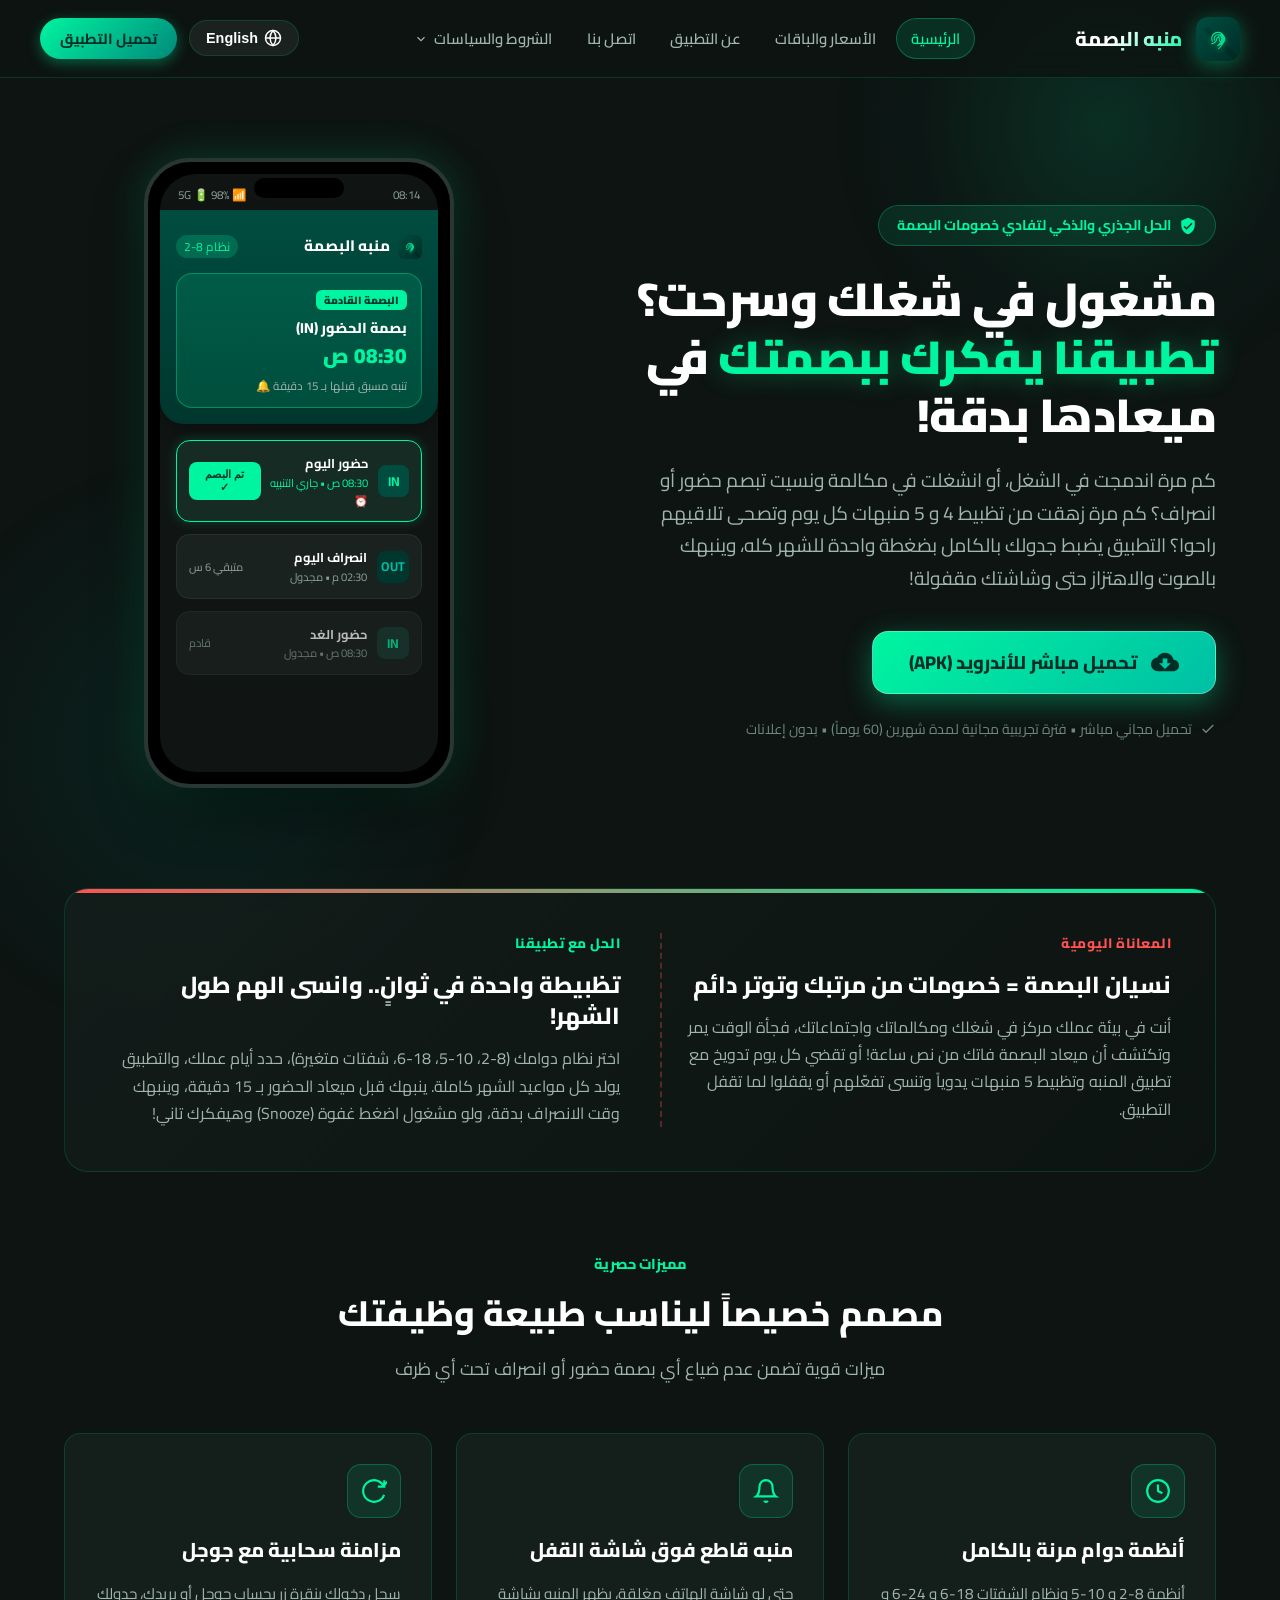
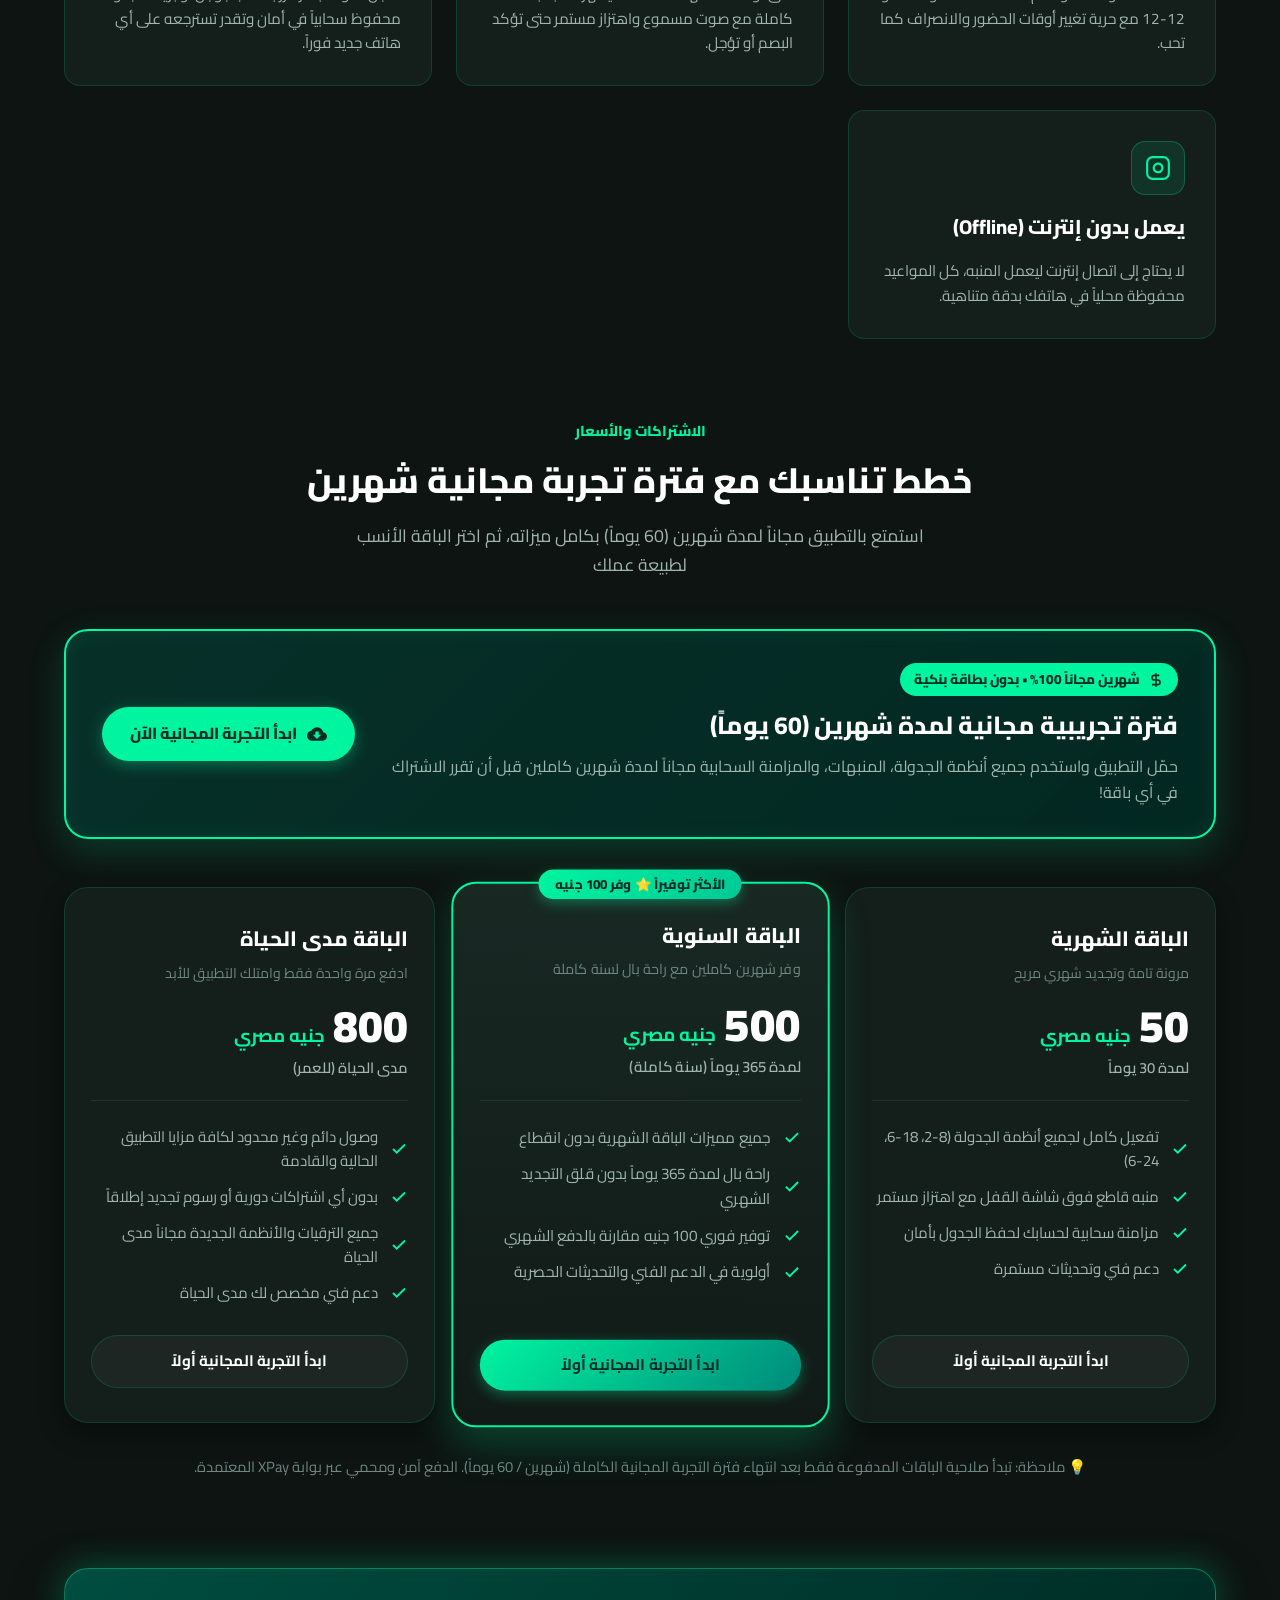
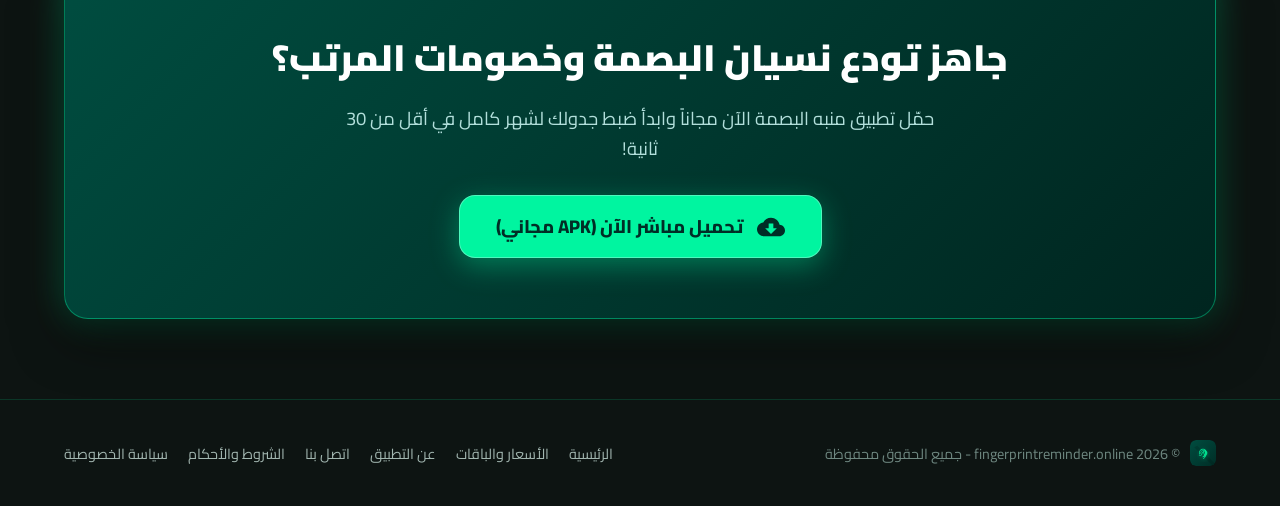
==== commit 1e3fd776: "Add files via upload" ====
--- a/index.html
+++ b/index.html
@@ -388,6 +388,9 @@
           </a>
         </div>
       </div>
+      <div class="mobile-swipe-indicator" data-ar="← اسحب أفقياً لمشاهدة باقي الباقات الثلاث →" data-en="← Swipe horizontally to see all 3 plans →">
+        ← اسحب أفقياً لمشاهدة باقي الباقات الثلاث →
+      </div>
 
       <div class="pricing-note" data-ar="💡 ملاحظة: تبدأ صلاحية الباقات المدفوعة فقط بعد انتهاء فترة التجربة المجانية الكاملة (شهرين / 60 يوماً). الدفع آمن ومحمي عبر بوابة XPay المعتمدة." data-en="💡 Note: Paid subscriptions activate only after your 2-month (60 days) free trial concludes. Payments are secured via authorized XPay gateway.">
         💡 ملاحظة: تبدأ صلاحية الباقات المدفوعة فقط بعد انتهاء فترة التجربة المجانية الكاملة (شهرين / 60 يوماً). الدفع آمن ومحمي عبر بوابة XPay المعتمدة.
--- a/styles.css
+++ b/styles.css
@@ -1323,31 +1323,89 @@
 
 .pricing-grid {
   display: grid;
-  grid-template-columns: repeat(3, 1fr);
-  gap: 24px;
+  grid-template-columns: repeat(3, minmax(0, 1fr));
+  gap: 20px;
   margin-bottom: 32px;
-}
-@media (max-width: 960px) {
+  align-items: stretch;
+}
+
+@media (max-width: 1024px) and (min-width: 681px) {
   .pricing-grid {
-    grid-template-columns: 1fr;
-    max-width: 500px;
-    margin: 0 auto 32px;
-  }
-}
+    grid-template-columns: repeat(3, minmax(0, 1fr));
+    gap: 14px;
+  }
+  .pricing-card {
+    padding: 28px 16px;
+  }
+  .price-amount {
+    font-size: 2.3rem;
+  }
+  .plan-name {
+    font-size: 1.15rem;
+  }
+  .plan-features-list li {
+    font-size: 0.86rem;
+    gap: 8px;
+  }
+}
+
+@media (max-width: 680px) {
+  .pricing-grid {
+    display: flex;
+    overflow-x: auto;
+    scroll-snap-type: x mandatory;
+    gap: 16px;
+    padding: 12px 6px 20px;
+    margin: 0 -8px 20px;
+    -webkit-overflow-scrolling: touch;
+    scrollbar-width: thin;
+  }
+  .pricing-grid::-webkit-scrollbar {
+    height: 6px;
+  }
+  .pricing-grid::-webkit-scrollbar-thumb {
+    background: var(--neon-accent);
+    border-radius: 99px;
+  }
+  .pricing-card {
+    flex: 0 0 84%;
+    max-width: 320px;
+    scroll-snap-align: center;
+    padding: 28px 20px;
+  }
+}
+
+.mobile-swipe-indicator {
+  display: none;
+  text-align: center;
+  font-size: 0.82rem;
+  color: var(--neon-accent);
+  margin-top: -8px;
+  margin-bottom: 24px;
+  font-weight: 600;
+  opacity: 0.9;
+}
+@media (max-width: 680px) {
+  .mobile-swipe-indicator {
+    display: block;
+  }
+}
+
 .pricing-card {
   background: var(--bg-card);
   border: 1px solid var(--border-subtle);
   border-radius: var(--radius-lg);
-  padding: 36px 28px;
+  padding: 34px 26px;
   display: flex;
   flex-direction: column;
   justify-content: space-between;
+  height: 100%;
   transition: var(--transition);
   position: relative;
   box-shadow: 0 10px 24px rgba(0, 0, 0, 0.35);
 }
 .pricing-card:hover {
-  transform: translateY(-6px);
+  transform: translateY(-5px);
   border-color: var(--neon-accent);
   box-shadow: 0 18px 40px rgba(0, 245, 160, 0.16);
 }
@@ -1356,12 +1414,12 @@
   border: 2px solid var(--neon-accent);
   box-shadow: 0 16px 40px rgba(0, 245, 160, 0.22);
 }
-@media (min-width: 961px) {
+@media (min-width: 1025px) {
   .pricing-card.featured {
-    transform: scale(1.04);
+    transform: scale(1.02);
   }
   .pricing-card.featured:hover {
-    transform: scale(1.04) translateY(-6px);
+    transform: scale(1.02) translateY(-5px);
   }
 }
 .featured-ribbon {
